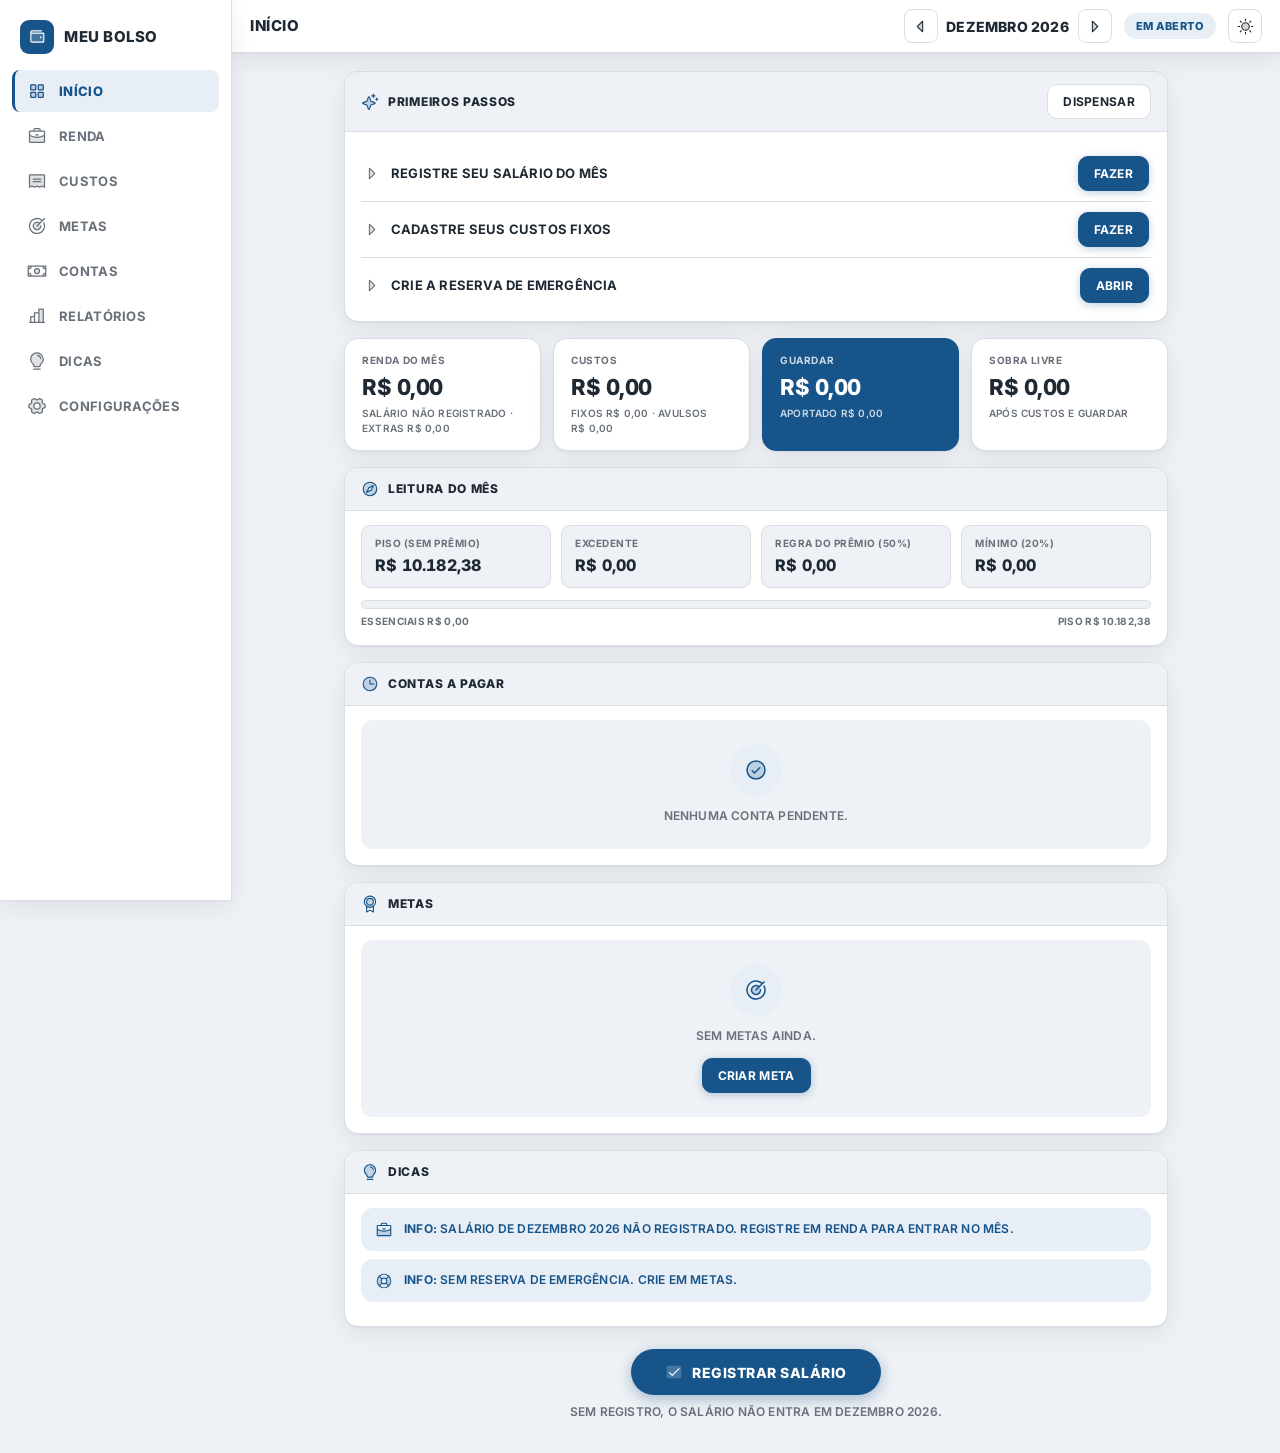
==== index.html @ 58205387 "v1.0.1: INSS 2026 calibrado com a folha real (988,07) + historico dos holerites Validado nos 6 demon" ====
<!DOCTYPE html>
<html lang="pt-BR">
<head>
<meta charset="UTF-8">
<meta name="viewport" content="width=device-width, initial-scale=1.0, viewport-fit=cover">
<title>Meu Bolso</title>
<meta name="description" content="App pessoal de finanças: salário, custos, metas e recomendações.">
<meta name="theme-color" content="#17548a">
<link rel="manifest" href="manifest.webmanifest">
<link rel="apple-touch-icon" href="icons/apple-touch-icon.png">
<meta name="apple-mobile-web-app-capable" content="yes">
<meta name="apple-mobile-web-app-status-bar-style" content="default">
<meta name="apple-mobile-web-app-title" content="Meu Bolso">
<link rel="stylesheet" href="app.css?v=9">
</head>
<body>

<div class="layout">

<aside class="sidebar" id="sidebar">
  <div class="brand"><span class="brand-logo" data-ic="wallet"></span><span>Meu Bolso</span></div>
  <nav class="nav-lateral">
    <button data-tela="inicio" data-ic="layout-dashboard" class="ativo">Início</button>
    <button data-tela="renda" data-ic="briefcase">Renda</button>
    <button data-tela="custos" data-ic="receipt">Custos</button>
    <button data-tela="metas" data-ic="target">Metas</button>
    <button data-tela="contas" data-ic="banknote">Contas</button>
    <button data-tela="relatorios" data-ic="chart-column">Relatórios</button>
    <button data-tela="dicas" data-ic="lightbulb">Dicas</button>
    <button data-tela="config" data-ic="settings">Configurações</button>
  </nav>
</aside>
<div class="overlay" id="overlay"></div>

<div class="conteudo">
  <header class="topbar">
    <button id="btn-menu" class="icon-btn btn-menu" aria-label="Abrir menu" data-ic="menu"></button>
    <span class="titulo-tela" id="titulo-tela">Início</span>
    <div class="mes-nav">
      <button id="mes-prev" class="icon-btn" aria-label="Mês anterior" data-ic="chevron-left"></button>
      <span id="mes-label"></span>
      <button id="mes-next" class="icon-btn" aria-label="Próximo mês" data-ic="chevron-right"></button>
    </div>
    <span id="mes-status" class="badge"></span>
    <button id="btn-tema" class="icon-btn" title="Modo claro/escuro" aria-label="Alternar modo claro/escuro"></button>
  </header>

  <main id="main">
    <!-- ================= INÍCIO ================= -->
    <section id="tela-inicio" class="tela">
      <div id="painel-onboarding"></div>
      <div class="cards" id="cards-resumo"></div>
      <div id="painel-recomendacao" class="panel"></div>
      <div id="painel-contas" class="panel"></div>
      <div id="painel-metas-mini" class="panel"></div>
      <div id="painel-dicas-mini" class="panel"></div>
      <div class="gravar-area" id="gravar-area"></div>
    </section>

    <!-- ================= RENDA ================= -->
    <section id="tela-renda" class="tela" hidden>
      <div class="panel">
        <h2 data-ic="briefcase">Salário do mês</h2>
        <div class="form-grid" id="form-salario">
          <label>Base salarial
            <select id="sal-base">
              <option value="10000">R$ 10.000 - até 2 anos</option>
              <option value="12000">R$ 12.000 - 2 a 4 anos</option>
              <option value="14000">R$ 14.000 - 4 a 6 anos</option>
              <option value="16000">R$ 16.000 - 6 anos ou +</option>
            </select>
          </label>
          <label>% da meta
            <input type="number" id="sal-pct" min="0" max="200" step="1">
          </label>
        </div>
        <div id="sal-resumo" class="sal-resumo"></div>
        <div class="btn-row" id="sal-acao"></div>
      </div>
      <div class="panel">
        <div class="panel-head">
          <h2 data-ic="hand-coins">Outras rendas</h2>
          <button class="btn primary" id="btn-add-renda">Adicionar</button>
        </div>
        <ul class="lista" id="lista-rendas"></ul>
      </div>
    </section>

    <!-- ================= CUSTOS ================= -->
    <section id="tela-custos" class="tela" hidden>
      <div class="panel">
        <div class="panel-head">
          <h2 data-ic="repeat">Custos fixos</h2>
          <button class="btn primary" id="btn-add-fixo">Adicionar</button>
        </div>
        <p class="soft">Entram sozinhos todo mês.</p>
        <ul class="lista" id="lista-fixos"></ul>
      </div>
      <div class="panel">
        <div class="panel-head">
          <h2 data-ic="receipt">Gastos avulsos</h2>
          <button class="btn primary" id="btn-add-gasto">Adicionar</button>
        </div>
        <ul class="lista" id="lista-gastos"></ul>
      </div>
      <div class="panel">
        <h2 data-ic="target">Orçamento por categoria</h2>
        <div id="orcamentos"></div>
      </div>
    </section>

    <!-- ================= METAS ================= -->
    <section id="tela-metas" class="tela" hidden>
      <div class="panel">
        <div class="panel-head">
          <h2 data-ic="award">Metas</h2>
          <button class="btn primary" id="btn-add-meta">Nova meta</button>
        </div>
        <div id="lista-metas"></div>
      </div>
      <div class="panel">
        <h2 data-ic="piggy-bank">Aportes do mês</h2>
        <p class="soft">Somam nas metas quando você grava o mês.</p>
        <div id="aportes-mes"></div>
      </div>
    </section>

    <!-- ================= CONTAS ================= -->
    <section id="tela-contas" class="tela" hidden>
      <div class="cards" id="contas-total"></div>
      <div class="panel">
        <div class="panel-head">
          <h2 data-ic="banknote">Onde está seu dinheiro</h2>
          <button class="btn primary" id="btn-add-conta">Adicionar</button>
        </div>
        <p class="soft">Saldo atual de cada conta, caixinha ou corretora. Atualize quando quiser.</p>
        <div class="chips contas-grid" id="lista-contas"></div>
      </div>
    </section>

    <!-- ================= RELATÓRIOS ================= -->
    <section id="tela-relatorios" class="tela" hidden>
      <div class="panel">
        <h2 data-ic="chart-column">Renda × Custos por mês</h2>
        <div id="chart-renda-custos"></div>
        <details><summary>Ver como tabela</summary><div id="tabela-renda-custos" class="table-scroll"></div></details>
      </div>
      <div class="panel">
        <h2 data-ic="receipt">Custos por categoria - <span id="chart-cat-mes"></span></h2>
        <div id="chart-categorias"></div>
      </div>
      <div class="panel">
        <h2 data-ic="piggy-bank">Evolução do guardado</h2>
        <p class="soft">Total nas metas (reserva + investimentos + demais) a cada mês gravado.</p>
        <div id="chart-patrimonio"></div>
      </div>
      <div class="panel">
        <h2 data-ic="trending-up">Taxa de poupança</h2>
        <div id="chart-poupanca"></div>
      </div>
      <div id="painel-anos"></div>
    </section>

    <!-- ================= DICAS ================= -->
    <section id="tela-dicas" class="tela" hidden>
      <div class="panel">
        <h2 data-ic="lightbulb">Dicas do mês</h2>
        <div id="lista-dicas"></div>
      </div>
      <div class="panel">
        <h2 data-ic="tv">Assinaturas</h2>
        <div id="painel-assinaturas"></div>
      </div>
    </section>

    <!-- ================= CONFIG ================= -->
    <section id="tela-config" class="tela" hidden>
      <div class="panel">
        <h2 data-ic="compass">Motor de recomendação</h2>
        <div class="form-grid">
          <label>Mínimo a guardar (% da renda)
          <input type="number" id="cfg-minimo" min="0" max="100" step="1"></label>
          <label>% do prêmio (reserva incompleta)
          <input type="number" id="cfg-premio1" min="0" max="100" step="1"></label>
          <label>% do prêmio (reserva completa)
          <input type="number" id="cfg-premio2" min="0" max="100" step="1"></label>
          <label>Reserva (meses de essenciais)
          <input type="number" id="cfg-reserva-meses" min="1" max="24" step="1"></label>
          <label>Outros descontos da folha (R$)
          <input type="number" id="cfg-desc-folha" min="0" step="0.01"></label>
        </div>
        <details class="como-funciona">
          <summary>Como o cálculo funciona</summary>
          <ol>
            <li><strong>Piso</strong> = salário líquido sem prêmio (pior cenário).</li>
            <li>Custos essenciais devem caber no piso.</li>
            <li>Guardar o maior entre: % mínima da renda e % do que passar do piso.</li>
            <li>Reserva de emergência vem antes das outras metas.</li>
          </ol>
        </details>
      </div>
      <div class="panel">
        <div class="panel-head">
          <h2 data-ic="package">Categorias</h2>
          <button class="btn primary" id="btn-add-cat">Nova categoria</button>
        </div>
        <div id="lista-categorias"></div>
      </div>
      <div class="panel">
        <h2 data-ic="download">Backup</h2>
        <p class="soft">Dados só neste aparelho. Exporte para levar a outro.</p>
        <div class="btn-row">
          <button class="btn" id="btn-export">Exportar backup</button>
          <button class="btn" id="btn-import">Importar backup</button>
          <button class="btn" id="btn-csv">Exportar planilha (CSV)</button>
          <input type="file" id="file-import" accept="application/json" hidden>
          <button class="btn danger" id="btn-reset">Zerar tudo</button>
        </div>
      </div>
    </section>
  </main>
</div>
</div>

<!-- ================= DIALOGS ================= -->
<dialog id="dlg-item">
  <form method="dialog" id="dlg-form">
    <h3 id="dlg-titulo"></h3>
    <div id="dlg-campos" class="form-grid"></div>
    <div class="btn-row">
      <button value="cancel" class="btn" formnovalidate>Cancelar</button>
      <button value="ok" class="btn primary" id="dlg-ok">Salvar</button>
    </div>
  </form>
</dialog>

<div id="chart-tooltip" class="chart-tooltip" hidden></div>
<div id="toast" class="toast" hidden></div>

<script src="icons.js?v=9"></script>
<script src="app.js?v=9"></script>
</body>
</html>
---- app.css ----
/* ============ Meu Bolso v8 — UI executiva (base: CALENDARIO.html) ============ */

@font-face {
  font-family: "Inter";
  src: url("fonts/InterVariable.woff2") format("woff2-variations");
  font-weight: 100 900;
  font-style: normal;
  font-display: swap;
}

/* ---------- tema claro (padrão) ---------- */
:root {
  --bg: #eef1f5;
  --surface: #ffffff;
  --strip: #eef1f5;
  --text: #1f2933;
  --text-soft: #69707a;
  --border: #d9dee5;
  --primary: #17548a;
  --primary-ink: #ffffff;
  --primary-soft: #e7eef6;
  --positivo: #0b8043;
  --danger: #b23b34;
  --danger-soft: #fce8e6;
  --warn-bg: #fff5e0;
  --warn-text: #8a6414;
  --info-bg: #e7eef6;
  --info-text: #17548a;
  --good-bg: #e2f2e9;
  --good-text: #0b8043;
  --radius: 14px;
  --shadow: 0 1px 2px rgba(20, 30, 50, .05), 0 8px 24px rgba(20, 30, 50, .07);
  /* ---- gráficos (paleta validada — não alterar sem revalidar) ---- */
  --s1: #2a78d6;
  --s6: #e34948;
  --chart-grid: #e1e0d9;
  --chart-axis: #c3c2b7;
  --chart-muted: #898781;
}
/* ---------- tema escuro ---------- */
:root[data-theme="escuro"] {
  --bg: #0f141a;
  --surface: #171e26;
  --strip: #1e2831;
  --text: #e6ebf1;
  --text-soft: #8b97a4;
  --border: #28323d;
  --primary: #3f86cf;
  --primary-ink: #ffffff;
  --primary-soft: #1a2836;
  --positivo: #3fae85;
  --danger: #e0837b;
  --danger-soft: #3a2320;
  --warn-bg: #3a3116;
  --warn-text: #e8c46a;
  --info-bg: #1a2836;
  --info-text: #8fc0ea;
  --good-bg: #17332a;
  --good-text: #66c9a3;
  --shadow: 0 1px 2px rgba(0, 0, 0, .35), 0 10px 28px rgba(0, 0, 0, .4);
  --s1: #3987e5;
  --s6: #e66767;
  --chart-grid: #2c2c2a;
  --chart-axis: #383835;
  --chart-muted: #898781;
}
@media (prefers-color-scheme: dark) {
  :root:not([data-theme="claro"]) {
    --bg: #0f141a;
    --surface: #171e26;
    --strip: #1e2831;
    --text: #e6ebf1;
    --text-soft: #8b97a4;
    --border: #28323d;
    --primary: #3f86cf;
    --primary-ink: #ffffff;
    --primary-soft: #1a2836;
    --positivo: #3fae85;
    --danger: #e0837b;
    --danger-soft: #3a2320;
    --warn-bg: #3a3116;
    --warn-text: #e8c46a;
    --info-bg: #1a2836;
    --info-text: #8fc0ea;
    --good-bg: #17332a;
    --good-text: #66c9a3;
    --shadow: 0 1px 2px rgba(0, 0, 0, .35), 0 10px 28px rgba(0, 0, 0, .4);
    --s1: #3987e5;
    --s6: #e66767;
    --chart-grid: #2c2c2a;
    --chart-axis: #383835;
    --chart-muted: #898781;
  }
}

* { box-sizing: border-box; margin: 0; padding: 0; }
html { -webkit-text-size-adjust: 100%; }
body {
  font-family: "Inter", -apple-system, BlinkMacSystemFont, "Segoe UI", Roboto, sans-serif;
  font-size: 14px;
  background: var(--bg);
  color: var(--text);
  line-height: 1.5;
  text-transform: uppercase;
  letter-spacing: .2px;
}
button { font-family: inherit; text-transform: uppercase; letter-spacing: .3px; }
input, select, textarea {
  font-family: inherit; font-size: 14px; color: var(--text);
  background: var(--surface); border: 1px solid var(--border);
  border-radius: 8px; padding: 10px 12px; text-transform: uppercase; letter-spacing: .2px;
}
input:focus, select:focus { outline: 2px solid var(--primary-soft); border-color: var(--primary); }

/* ---------- ícones (Lucide) ---------- */
.ic { width: 17px; height: 17px; flex: none; }
span.inline-ic { display: inline-flex; vertical-align: middle; }

/* ---------- layout com sidebar ---------- */
.layout { display: flex; min-height: 100vh; }
.sidebar {
  width: 232px; flex: none;
  background: var(--surface);
  border-right: 1px solid var(--border);
  box-shadow: var(--shadow);
  display: flex; flex-direction: column;
  position: sticky; top: 0; height: 100vh;
  padding: 16px 12px calc(14px + env(safe-area-inset-bottom));
  z-index: 40;
}
.brand {
  display: flex; align-items: center; gap: 10px;
  font-weight: 800; font-size: 15px; letter-spacing: .5px;
  padding: 4px 8px 16px;
}
.brand-logo {
  width: 34px; height: 34px; border-radius: 9px;
  background: var(--primary); color: var(--primary-ink);
  display: inline-flex; align-items: center; justify-content: center;
}
.brand-logo .ic { width: 18px; height: 18px; color: var(--primary-ink); }
.nav-lateral { display: flex; flex-direction: column; gap: 3px; flex: 1; }
.nav-lateral button {
  display: flex; align-items: center; gap: 12px;
  border: none; background: none; cursor: pointer;
  padding: 11px 12px; border-radius: 8px;
  font-size: 13px; font-weight: 700;
  color: var(--text-soft); text-align: left;
  border-left: 3px solid transparent;
}
.nav-lateral button .ic { width: 20px; height: 20px; }
.nav-lateral button:hover { background: var(--strip); color: var(--text); }
.nav-lateral button.ativo {
  background: var(--primary-soft); color: var(--primary);
  font-weight: 800; border-left-color: var(--primary);
}
.overlay {
  display: none; position: fixed; inset: 0; z-index: 35;
  background: rgba(15, 20, 30, .5);
}

.conteudo { flex: 1; min-width: 0; display: flex; flex-direction: column; }

/* ---------- topbar ---------- */
.topbar {
  position: sticky; top: 0; z-index: 30;
  background: var(--surface);
  border-bottom: 1px solid var(--border);
  box-shadow: var(--shadow);
  display: flex; align-items: center; gap: 12px;
  padding: 9px 18px;
  padding-top: calc(9px + env(safe-area-inset-top));
}
.icon-btn {
  background: var(--surface); border: 1px solid var(--border); border-radius: 8px;
  width: 34px; height: 34px; cursor: pointer; color: var(--text);
  display: inline-flex; align-items: center; justify-content: center;
}
.icon-btn:hover { border-color: var(--primary); color: var(--primary); }
.icon-btn .ic { width: 17px; height: 17px; }
.btn-menu { display: none; }
.titulo-tela { font-weight: 800; font-size: 15px; letter-spacing: .5px; }
.mes-nav { display: flex; align-items: center; gap: 4px; margin-left: auto; }
.mes-nav span { min-width: 132px; text-align: center; font-weight: 800; font-size: 14px; }
.badge {
  font-size: 11px; font-weight: 800; padding: 5px 12px; border-radius: 999px;
  background: var(--primary-soft); color: var(--primary); white-space: nowrap; letter-spacing: .5px;
}
.badge.gravado { background: var(--good-bg); color: var(--good-text); }

/* ---------- telas / painéis ---------- */
main { max-width: 860px; width: 100%; margin: 0 auto; padding: 18px; }
.tela > * + * { margin-top: 16px; }
.panel {
  background: var(--surface); border: 1px solid var(--border);
  border-radius: var(--radius); box-shadow: var(--shadow);
  padding: 16px; overflow: hidden;
}
/* faixa de título */
.panel > h2, .panel > .panel-head {
  margin: -16px -16px 14px; padding: 12px 16px;
  background: var(--strip); border-bottom: 1px solid var(--border);
}
.panel > h2, .panel-head h2 {
  font-size: 12px; font-weight: 800; letter-spacing: .7px;
  color: var(--text); display: flex; align-items: center; gap: 9px;
}
.panel > h2 .ic, .panel-head h2 .ic { color: var(--primary); width: 18px; height: 18px; }
.panel-head { display: flex; align-items: center; justify-content: space-between; gap: 10px; }
.panel-head h2 { margin: 0; padding: 0; background: none; border: none; }
.soft { color: var(--text-soft); font-size: 12px; font-weight: 600; margin-bottom: 12px; }
.opt { font-weight: 600; color: var(--text-soft); font-size: 10px; }

.cards { display: grid; grid-template-columns: repeat(auto-fit, minmax(160px, 1fr)); gap: 12px; }
.card {
  background: var(--surface); border: 1px solid var(--border); border-radius: var(--radius);
  box-shadow: var(--shadow); padding: 14px 17px;
}
.card .label { font-size: 10px; font-weight: 700; letter-spacing: .6px; color: var(--text-soft); }
.card .value {
  font-size: 22px; font-weight: 800; letter-spacing: -.02em; margin-top: 3px;
  font-variant-numeric: tabular-nums;
}
.card .sub { font-size: 10px; font-weight: 600; color: var(--text-soft); margin-top: 2px; }
.card.destaque { background: var(--primary); border-color: var(--primary); }
.card.destaque .label, .card.destaque .sub { color: rgba(255, 255, 255, .78); }
.card.destaque .value { color: var(--primary-ink); }
.card .value.neg { color: var(--danger); }

/* stat tiles */
.stats { display: grid; grid-template-columns: repeat(auto-fit, minmax(140px, 1fr)); gap: 10px; }
.stat { background: var(--bg); border: 1px solid var(--border); border-radius: 9px; padding: 10px 13px; }
.stat .k { color: var(--text-soft); font-size: 10px; font-weight: 700; letter-spacing: .5px; }
.stat .v { font-weight: 800; font-size: 16px; margin-top: 2px; font-variant-numeric: tabular-nums; }
.stat .v.ok { color: var(--positivo); }
.stat .v.ruim { color: var(--danger); }

/* ---------- listas ---------- */
.lista { list-style: none; }
.lista li {
  display: flex; align-items: center; gap: 12px;
  padding: 10px 2px; border-bottom: 1px solid var(--border);
}
.lista li:last-child { border-bottom: none; padding-bottom: 4px; }
.ico-cat {
  width: 38px; height: 38px; border-radius: 12px;
  background: var(--primary-soft); color: var(--primary);
  display: inline-flex; align-items: center; justify-content: center; flex: none;
}
.ico-cat .ic { width: 19px; height: 19px; }
.lista .info { flex: 1; min-width: 0; }
.lista .info .nome { font-weight: 800; font-size: 13px; display: flex; align-items: center; flex-wrap: wrap; gap: 4px 8px; }
.lista .info .det { font-size: 11px; font-weight: 600; color: var(--text-soft); margin-top: 1px; }
.lista .valor { font-weight: 800; font-size: 13px; white-space: nowrap; font-variant-numeric: tabular-nums; }
.lista .valor.renda { color: var(--positivo); }
.selo {
  font-size: 9px; font-weight: 800; padding: 2px 8px; border-radius: 999px;
  background: var(--strip); color: var(--text-soft); letter-spacing: .4px;
  display: inline-flex; align-items: center;
}
.selo.assin { background: var(--info-bg); color: var(--info-text); }
.selo.atraso { background: var(--danger-soft); color: var(--danger); }
.acoes { display: flex; gap: 2px; }
.acoes button {
  border: none; background: none; cursor: pointer;
  padding: 7px; border-radius: 7px; color: var(--text-soft);
  display: inline-flex;
}
.acoes button .ic { width: 15px; height: 15px; }
.acoes button:hover { background: var(--primary-soft); color: var(--primary); }
input.chk-pago { width: 18px; height: 18px; accent-color: var(--positivo); flex: none; }

/* empty state convidativo */
.vazio {
  display: flex; flex-direction: column; align-items: center; gap: 11px;
  color: var(--text-soft); font-size: 12px; font-weight: 600; text-align: center;
  padding: 24px 16px; background: var(--strip); border-radius: 12px;
}
.vazio .ic {
  width: 52px; height: 52px; padding: 14px; border-radius: 999px;
  background: var(--primary-soft); color: var(--primary); box-sizing: border-box;
}
.vazio .btn { margin-top: 2px; }

/* ---------- formulários ---------- */
.form-grid { display: grid; grid-template-columns: repeat(auto-fit, minmax(200px, 1fr)); gap: 14px; }
.form-grid label { font-size: 11px; font-weight: 700; color: var(--text-soft); display: block; letter-spacing: .4px; }
.form-grid input, .form-grid select { width: 100%; margin-top: 5px; }
.check-row { display: flex; align-items: center; gap: 9px; font-size: 12px !important; color: var(--text) !important; }
.check-row input { width: 17px; height: 17px; margin: 0; accent-color: var(--primary); }

.btn {
  border: 1px solid var(--border); background: var(--surface); color: var(--text);
  padding: 9px 15px; border-radius: 10px; font-size: 12px; font-weight: 700; cursor: pointer;
  display: inline-flex; align-items: center; gap: 7px;
  transition: border-color .12s, color .12s, filter .12s;
}
.btn:hover { border-color: var(--primary); color: var(--primary); }
.btn.primary { background: var(--primary); border-color: var(--primary); color: var(--primary-ink); box-shadow: 0 2px 8px rgba(23, 84, 138, .28); }
.btn.primary:hover { filter: brightness(1.08); color: var(--primary-ink); }
.btn.danger { background: transparent; border-color: var(--danger); color: var(--danger); }
.btn-row { display: flex; gap: 8px; flex-wrap: wrap; margin-top: 12px; }

.sal-resumo { margin-top: 14px; border-top: 1px dashed var(--border); padding-top: 12px; font-size: 13px; }
.sal-resumo .linha { display: flex; justify-content: space-between; padding: 4px 0; font-variant-numeric: tabular-nums; }
.sal-resumo .linha.total { font-weight: 800; border-top: 1px solid var(--border); margin-top: 6px; padding-top: 10px; }
.sal-resumo .neg { color: var(--danger); }

/* ---------- barras ---------- */
.barra-wrap { margin-top: 12px; }
.barra { height: 9px; border-radius: 999px; background: var(--strip); overflow: hidden; border: 1px solid var(--border); }
.barra > div { height: 100%; border-radius: 999px; background: var(--primary); }
.barra > div.estouro { background: var(--danger); }
.barra-leg { display: flex; justify-content: space-between; font-size: 10px; font-weight: 700; color: var(--text-soft); margin-top: 5px; letter-spacing: .3px; }

/* ---------- metas ---------- */
.meta-card {
  border: 1px solid var(--border); border-radius: 12px;
  padding: 14px 16px; margin-bottom: 10px; background: var(--surface);
}
.meta-card .meta-head { display: flex; align-items: center; gap: 11px; }
.meta-card .meta-head .ico-cat { width: 38px; height: 38px; }
.meta-card h3 { font-size: 13px; font-weight: 800; display: flex; align-items: center; gap: 8px; flex-wrap: wrap; }
.meta-card .meta-sub { font-size: 11px; font-weight: 600; color: var(--text-soft); margin-top: 1px; }
.meta-card.reserva { border-left: 4px solid var(--primary); }

/* ---------- dicas ---------- */
.dica {
  display: flex; gap: 11px; align-items: flex-start;
  padding: 12px 14px; border-radius: 12px;
  margin-bottom: 8px; font-size: 12px; font-weight: 600; background: var(--strip);
  line-height: 1.55;
}
.dica .d-ico { flex: none; display: inline-flex; margin-top: 1px; }
.dica .d-ico .ic { width: 18px; height: 18px; }
.dica .d-corpo { flex: 1; min-width: 0; }
.dica.critical { background: var(--danger-soft); color: var(--danger); }
.dica.warning  { background: var(--warn-bg); color: var(--warn-text); }
.dica.good     { background: var(--good-bg); color: var(--good-text); }
.dica.info     { background: var(--info-bg); color: var(--info-text); }

/* ---------- orçamentos ---------- */
.orc-item { margin-bottom: 12px; }
.orc-item:last-child { margin-bottom: 0; }
.orc-top { display: flex; justify-content: space-between; align-items: center; font-size: 12px; font-weight: 700; margin-bottom: 5px; gap: 10px; }
.orc-top .rotulo { display: inline-flex; align-items: center; gap: 8px; min-width: 0; }
.orc-top .rotulo .ic { width: 15px; height: 15px; color: var(--text-soft); }

/* ---------- gravar ---------- */
.gravar-area { text-align: center; padding: 6px 0 2px; }
.btn-gravar {
  display: inline-flex; align-items: center; gap: 9px;
  background: var(--primary); color: var(--primary-ink); border: none; cursor: pointer;
  font-size: 14px; font-weight: 800; padding: 14px 34px; border-radius: 999px;
  box-shadow: 0 4px 14px rgba(23, 84, 138, .35); letter-spacing: .5px;
}
.btn-gravar:hover { filter: brightness(1.08); }
.btn-gravar .ic { width: 18px; height: 18px; }
.btn-gravar.reabrir { background: var(--surface); color: var(--text); border: 1px solid var(--border); }
.btn-gravar.reabrir:hover { border-color: var(--primary); color: var(--primary); filter: none; }

/* ---------- categorias (chips) ---------- */
.cat-grupo { margin-bottom: 16px; }
.cat-grupo:last-child { margin-bottom: 0; }
.cat-grupo h3 {
  font-size: 11px; font-weight: 800; letter-spacing: .6px; color: var(--text-soft);
  display: flex; align-items: center; gap: 8px; margin-bottom: 9px;
}
.cat-grupo h3 .ic { width: 15px; height: 15px; color: var(--primary); }
.cat-grupo h3 .contagem {
  background: var(--strip); border-radius: 999px; padding: 1px 8px; font-size: 10px;
}
.chips { display: grid; grid-template-columns: repeat(auto-fill, minmax(180px, 1fr)); gap: 8px; }
.chip {
  display: flex; align-items: center; gap: 9px; min-width: 0; min-height: 44px;
  border: 1.5px solid var(--border); border-radius: 12px;
  padding: 9px 13px; background: var(--surface); cursor: pointer;
  font-size: 12px; font-weight: 700; color: var(--text); text-align: left;
  transition: border-color .12s, background .12s;
}
.chip .ic { width: 18px; height: 18px; color: var(--primary); }
.chip .chip-nome { flex: 1; min-width: 0; overflow: hidden; text-overflow: ellipsis; white-space: nowrap; }
.chip:hover { border-color: var(--primary); color: var(--primary); background: var(--primary-soft); }
.chip .selo { flex: none; }

/* ---------- contas ---------- */
.contas-grid .chip.conta-card { min-height: 58px; }
.conta-card .conta-info { flex: 1; min-width: 0; display: flex; flex-direction: column; align-items: flex-start; gap: 1px; }
.conta-card .conta-info .chip-nome { width: 100%; }
.conta-card .conta-saldo { font-size: 15px; font-weight: 800; color: var(--positivo); font-variant-numeric: tabular-nums; }

/* ---------- onboarding ---------- */
.onboarding .passo {
  display: flex; align-items: center; gap: 11px;
  padding: 10px 2px; border-bottom: 1px solid var(--border);
  font-size: 13px; font-weight: 700;
}
.onboarding .passo:last-child { border-bottom: none; padding-bottom: 2px; }
.onboarding .passo .p-ico { display: inline-flex; color: var(--text-soft); }
.onboarding .passo.feito .p-ico { color: var(--positivo); }
.onboarding .passo.feito .p-txt { text-decoration: line-through; opacity: .55; }
.onboarding .passo .p-txt { flex: 1; min-width: 0; }

/* ---------- dialogs ---------- */
dialog {
  border: 1px solid var(--border); border-radius: 16px; padding: 0;
  background: var(--surface); color: var(--text);
  width: min(480px, calc(100vw - 32px));
  box-shadow: 0 12px 44px rgba(0, 0, 0, .3);
  text-transform: uppercase;
}
dialog::backdrop { background: rgba(15, 20, 30, .5); }
dialog form { padding: 18px; }
dialog h3 {
  margin: -18px -18px 16px; padding: 12px 16px;
  background: var(--strip); border-bottom: 1px solid var(--border);
  font-size: 12px; font-weight: 800; letter-spacing: .7px;
}
dialog .btn-row { justify-content: flex-end; margin-top: 18px; }
dialog .btn-row .btn.danger { margin-right: auto; }
.icone-grid { display: flex; flex-wrap: wrap; gap: 6px; margin-top: 7px; }
.icone-grid button {
  width: 36px; height: 36px; border-radius: 9px;
  border: 1px solid var(--border); background: var(--surface); cursor: pointer;
  display: inline-flex; align-items: center; justify-content: center; color: var(--text);
}
.icone-grid button .ic { width: 17px; height: 17px; }
.icone-grid button.sel { border-color: var(--primary); background: var(--primary-soft); color: var(--primary); }

/* ---------- charts ---------- */
.chart-box { width: 100%; overflow-x: auto; }
.chart-box svg { display: block; }
.chart-legend { display: flex; align-items: center; gap: 16px; font-size: 11px; font-weight: 700; color: var(--text-soft); margin: 10px 2px 0; letter-spacing: .4px; }
.chart-legend span { display: inline-flex; align-items: center; }
.chart-legend span::before {
  content: ""; display: inline-block; width: 10px; height: 10px; border-radius: 3px; margin-right: 7px;
}
.chart-legend .lg-renda::before { background: var(--s1); }
.chart-legend .lg-custos::before { background: var(--s6); }
.chart-tooltip {
  position: fixed; z-index: 50; pointer-events: none;
  background: var(--text); color: var(--bg);
  font-size: 11px; font-weight: 700; padding: 7px 11px; border-radius: 8px;
  max-width: 240px; white-space: pre-line; text-transform: uppercase;
}
.catbar-row { display: flex; align-items: center; gap: 10px; margin-bottom: 8px; font-size: 12px; font-weight: 700; }
.catbar-row .cb-label { width: 40%; min-width: 140px; display: inline-flex; gap: 8px; align-items: center; overflow: hidden; white-space: nowrap; text-overflow: ellipsis; }
.catbar-row .cb-label .ic { width: 15px; height: 15px; color: var(--text-soft); }
.catbar-row .cb-bar { flex: 1; height: 15px; position: relative; }
.catbar-row .cb-bar > div { height: 100%; border-radius: 0 4px 4px 0; background: var(--s1); min-width: 2px; }
.catbar-row .cb-val { width: 96px; text-align: right; font-weight: 800; font-variant-numeric: tabular-nums; }

table { width: 100%; border-collapse: collapse; font-size: 12px; }
.table-scroll { overflow-x: auto; margin-top: 10px; }
th, td { padding: 7px 10px; text-align: right; border-bottom: 1px solid var(--border); white-space: nowrap; font-variant-numeric: tabular-nums; }
th:first-child, td:first-child { text-align: left; }
thead th { background: var(--strip); font-size: 10px; font-weight: 800; letter-spacing: .6px; color: var(--text-soft); }
tfoot td { font-weight: 800; border-top: 2px solid var(--border); border-bottom: none; background: var(--strip); }

details.como-funciona { margin-top: 14px; font-size: 12px; font-weight: 600; color: var(--text-soft); }
details.como-funciona ol { padding-left: 18px; margin-top: 8px; }
details.como-funciona li { margin-bottom: 3px; }
details summary { cursor: pointer; font-weight: 800; color: var(--primary); font-size: 12px; letter-spacing: .4px; }

/* ---------- toast ---------- */
.toast {
  position: fixed; left: 50%; transform: translateX(-50%);
  bottom: calc(22px + env(safe-area-inset-bottom)); z-index: 60;
  background: var(--text); color: var(--bg);
  padding: 10px 20px; border-radius: 999px; font-size: 12px; font-weight: 800;
  box-shadow: var(--shadow); letter-spacing: .4px;
}

/* ---------- responsivo: drawer no mobile ---------- */
@media (max-width: 899px) {
  .sidebar {
    position: fixed; left: 0; top: 0; bottom: 0; height: 100dvh;
    transform: translateX(-100%);
    transition: transform .22s ease;
    box-shadow: 0 0 40px rgba(0, 0, 0, .3);
  }
  .sidebar.aberta { transform: translateX(0); }
  .overlay.visivel { display: block; }
  .btn-menu { display: inline-flex; }
  main { padding: 14px; }
  .tela > * + * { margin-top: 14px; }
  .mes-nav span { min-width: 102px; font-size: 13px; }
  .titulo-tela { display: none; }
  .cards { grid-template-columns: repeat(auto-fit, minmax(140px, 1fr)); gap: 10px; }
  .card .value { font-size: 20px; }
}
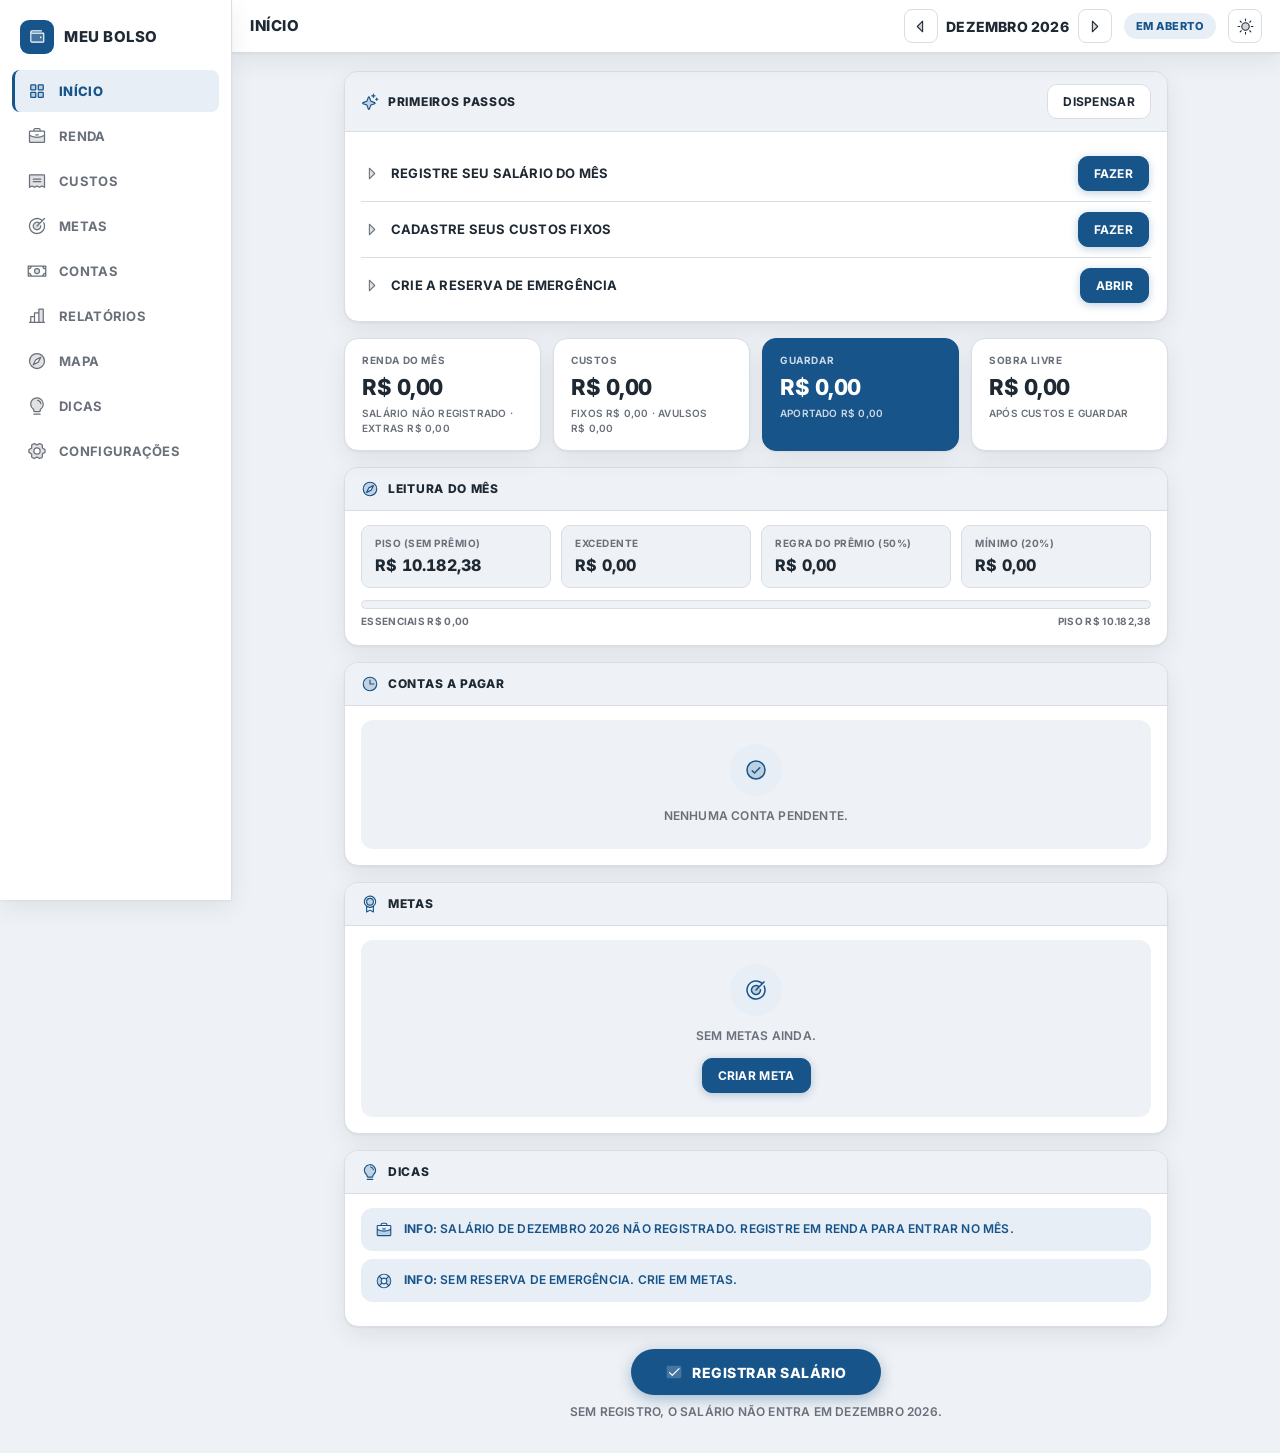
==== commit b4d01bec: "v1.1.0: Importar Holerite (PDF vira dados) + tela Mapa (consultor) Importar Holerite (tela Renda): p" ====
--- a/index.html
+++ b/index.html
@@ -11,7 +11,7 @@
 <meta name="apple-mobile-web-app-capable" content="yes">
 <meta name="apple-mobile-web-app-status-bar-style" content="default">
 <meta name="apple-mobile-web-app-title" content="Meu Bolso">
-<link rel="stylesheet" href="app.css?v=9">
+<link rel="stylesheet" href="app.css?v=10">
 </head>
 <body>
 
@@ -26,6 +26,7 @@
     <button data-tela="metas" data-ic="target">Metas</button>
     <button data-tela="contas" data-ic="banknote">Contas</button>
     <button data-tela="relatorios" data-ic="chart-column">Relatórios</button>
+    <button data-tela="mapa" data-ic="compass">Mapa</button>
     <button data-tela="dicas" data-ic="lightbulb">Dicas</button>
     <button data-tela="config" data-ic="settings">Configurações</button>
   </nav>
@@ -84,6 +85,17 @@
         </div>
         <ul class="lista" id="lista-rendas"></ul>
       </div>
+      <div class="panel">
+        <div class="panel-head">
+          <h2 data-ic="download">Holerites</h2>
+          <button class="btn primary" id="btn-import-holerite">Importar PDF</button>
+        </div>
+        <p class="soft">O app lê o PDF no aparelho e guarda só os dados. O arquivo não fica salvo.</p>
+        <input type="file" id="file-holerite" accept="application/pdf" multiple hidden>
+        <div class="form-grid" style="margin-bottom:12px"><label>Buscar
+          <input type="search" id="busca-holerite" placeholder="ano, tipo ou valor"></label></div>
+        <div id="lista-holerites"></div>
+      </div>
     </section>
 
     <!-- ================= CUSTOS ================= -->
@@ -159,6 +171,34 @@
         <div id="chart-poupanca"></div>
       </div>
       <div id="painel-anos"></div>
+    </section>
+
+    <!-- ================= MAPA ================= -->
+    <section id="tela-mapa" class="tela" hidden>
+      <div id="mapa-vazio"></div>
+      <div class="panel" id="painel-mapa-ritmo">
+        <div class="panel-head">
+          <h2 data-ic="trending-up">Seu ritmo</h2>
+          <div class="btn-row" id="mapa-filtros" style="margin:0"></div>
+        </div>
+        <div id="mapa-ritmo"></div>
+      </div>
+      <div class="panel" id="painel-mapa-projecao">
+        <h2 data-ic="piggy-bank">Onde você chega</h2>
+        <div id="mapa-projecao"></div>
+      </div>
+      <div class="panel" id="painel-mapa-metas">
+        <h2 data-ic="target">Metas no ritmo atual</h2>
+        <div id="mapa-metas"></div>
+      </div>
+      <div class="panel" id="painel-mapa-cenarios">
+        <h2 data-ic="lightbulb">Cenários e cortes</h2>
+        <div id="mapa-cenarios"></div>
+      </div>
+      <div class="panel" id="painel-mapa-anos">
+        <h2 data-ic="calendar">Ano a ano (líquido real)</h2>
+        <div id="mapa-anos"></div>
+      </div>
     </section>
 
     <!-- ================= DICAS ================= -->
@@ -237,7 +277,8 @@
 <div id="chart-tooltip" class="chart-tooltip" hidden></div>
 <div id="toast" class="toast" hidden></div>
 
-<script src="icons.js?v=9"></script>
-<script src="app.js?v=9"></script>
+<script src="icons.js?v=10"></script>
+<script src="holerite.js?v=10"></script>
+<script src="app.js?v=10"></script>
 </body>
 </html>
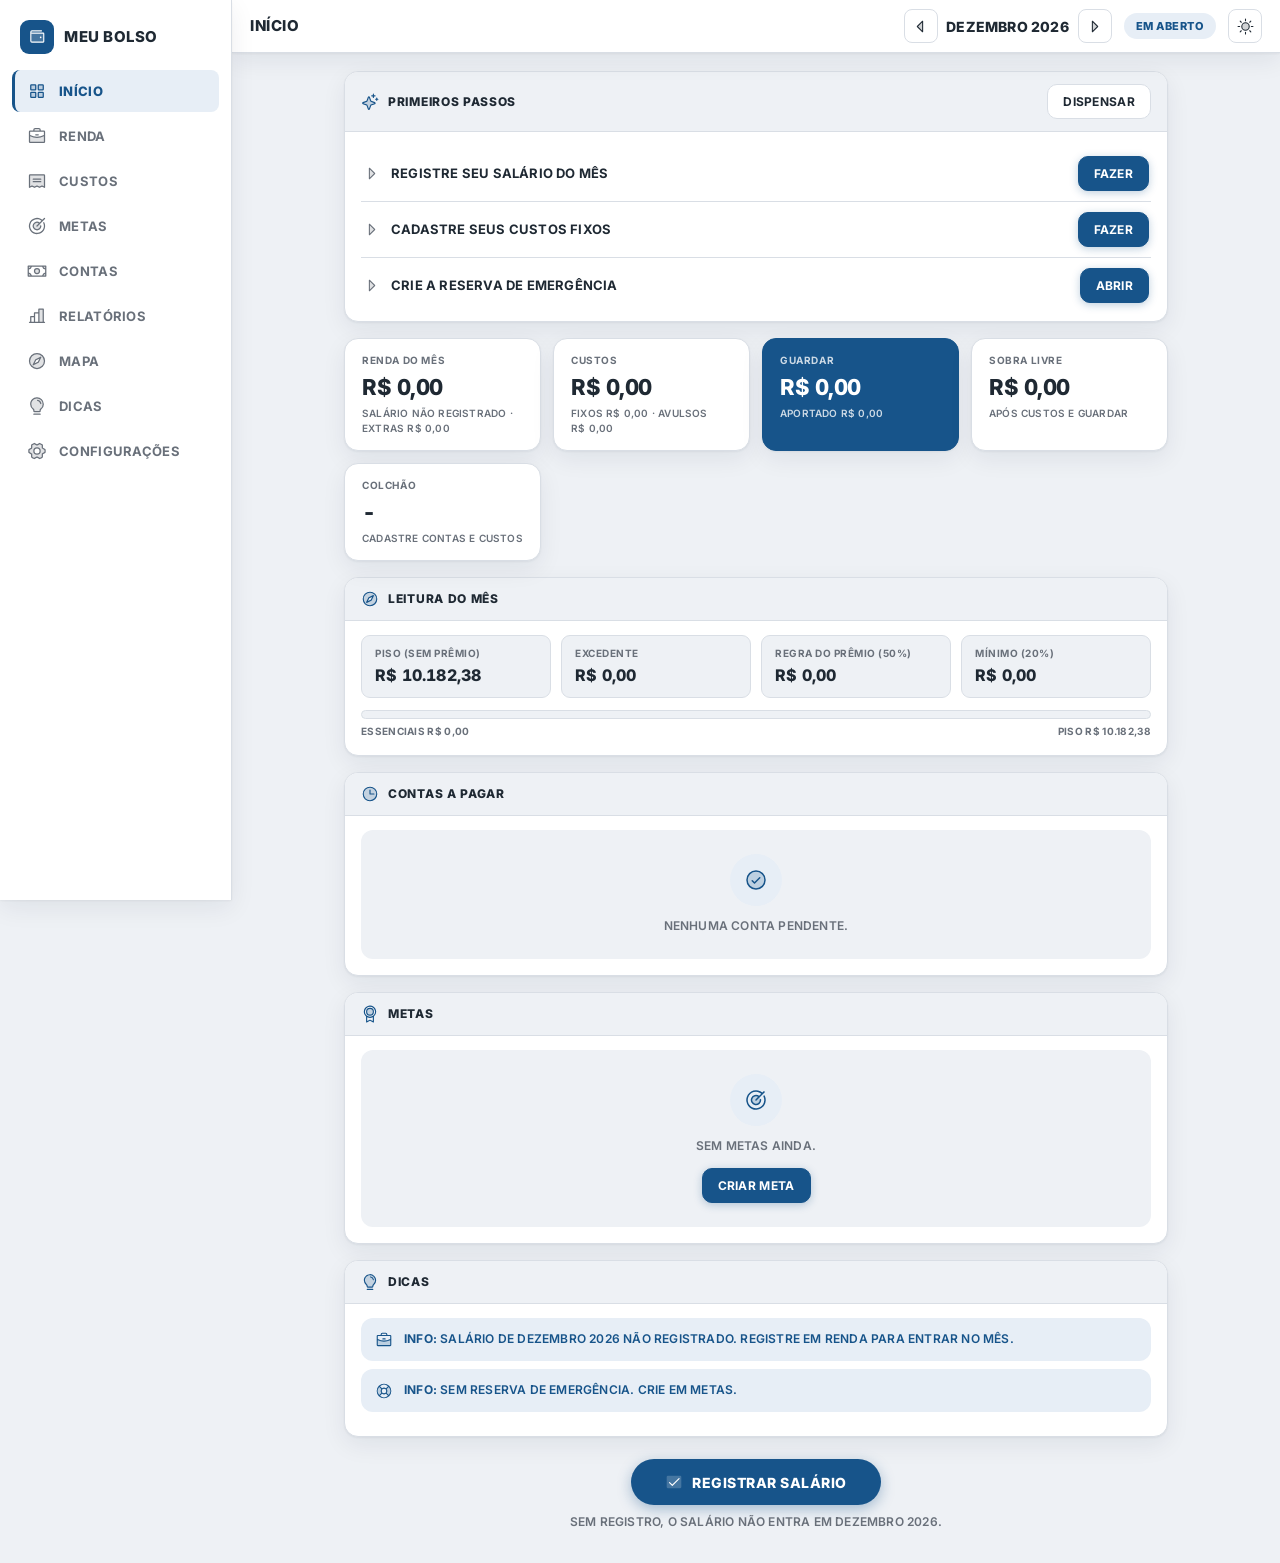
==== commit 4a5fad42: "v1.2.0: 8 evolucoes - Backup Guardiao, Importar Extrato (CSV/OFX), 13o e ferias no Mapa, Colchao, av" ====
--- a/index.html
+++ b/index.html
@@ -11,7 +11,7 @@
 <meta name="apple-mobile-web-app-capable" content="yes">
 <meta name="apple-mobile-web-app-status-bar-style" content="default">
 <meta name="apple-mobile-web-app-title" content="Meu Bolso">
-<link rel="stylesheet" href="app.css?v=10">
+<link rel="stylesheet" href="app.css?v=12">
 </head>
 <body>
 
@@ -111,8 +111,13 @@
       <div class="panel">
         <div class="panel-head">
           <h2 data-ic="receipt">Gastos avulsos</h2>
-          <button class="btn primary" id="btn-add-gasto">Adicionar</button>
-        </div>
+          <div class="btn-row" style="margin:0">
+            <button class="btn" id="btn-import-extrato">Importar extrato</button>
+            <button class="btn primary" id="btn-add-gasto">Adicionar</button>
+          </div>
+        </div>
+        <p class="soft">O extrato do banco (CSV ou OFX) vira gastos, com prévia. O arquivo não fica salvo.</p>
+        <input type="file" id="file-extrato" accept=".ofx,.csv,.txt" hidden>
         <ul class="lista" id="lista-gastos"></ul>
       </div>
       <div class="panel">
@@ -171,6 +176,7 @@
         <div id="chart-poupanca"></div>
       </div>
       <div id="painel-anos"></div>
+      <div class="btn-row"><button class="btn" id="btn-csv-detalhado">Exportar planilha detalhada</button></div>
     </section>
 
     <!-- ================= MAPA ================= -->
@@ -186,6 +192,10 @@
       <div class="panel" id="painel-mapa-projecao">
         <h2 data-ic="piggy-bank">Onde você chega</h2>
         <div id="mapa-projecao"></div>
+      </div>
+      <div class="panel" id="painel-mapa-13">
+        <h2 data-ic="calendar-check">13º e férias</h2>
+        <div id="mapa-13"></div>
       </div>
       <div class="panel" id="painel-mapa-metas">
         <h2 data-ic="target">Metas no ritmo atual</h2>
@@ -253,9 +263,16 @@
           <button class="btn" id="btn-export">Exportar backup</button>
           <button class="btn" id="btn-import">Importar backup</button>
           <button class="btn" id="btn-csv">Exportar planilha (CSV)</button>
+          <button class="btn" id="btn-guardiao">Pasta do guardião</button>
           <input type="file" id="file-import" accept="application/json" hidden>
           <button class="btn danger" id="btn-reset">Zerar tudo</button>
         </div>
+        <p class="soft" id="guardiao-status" style="margin-top:10px"></p>
+      </div>
+      <div class="panel">
+        <h2 data-ic="bell">Avisos</h2>
+        <p class="soft">Avisa das contas com lembrete perto do vencimento, ao abrir o app.</p>
+        <div class="btn-row"><button class="btn" id="btn-avisos">Ativar avisos</button></div>
       </div>
     </section>
   </main>
@@ -277,8 +294,9 @@
 <div id="chart-tooltip" class="chart-tooltip" hidden></div>
 <div id="toast" class="toast" hidden></div>
 
-<script src="icons.js?v=10"></script>
-<script src="holerite.js?v=10"></script>
-<script src="app.js?v=10"></script>
+<script src="icons.js?v=12"></script>
+<script src="holerite.js?v=12"></script>
+<script src="extrato.js?v=12"></script>
+<script src="app.js?v=12"></script>
 </body>
 </html>
--- a/app.css
+++ b/app.css
@@ -1,4 +1,4 @@
-/* ============ Meu Bolso v8 — UI executiva (base: CALENDARIO.html) ============ */
+/* ============ Meu Bolso - UI executiva ============ */
 
 @font-face {
   font-family: "Inter";
@@ -30,7 +30,7 @@
   --good-text: #0b8043;
   --radius: 14px;
   --shadow: 0 1px 2px rgba(20, 30, 50, .05), 0 8px 24px rgba(20, 30, 50, .07);
-  /* ---- gráficos (paleta validada — não alterar sem revalidar) ---- */
+  /* ---- gráficos (paleta validada - não alterar sem revalidar) ---- */
   --s1: #2a78d6;
   --s6: #e34948;
   --chart-grid: #e1e0d9;
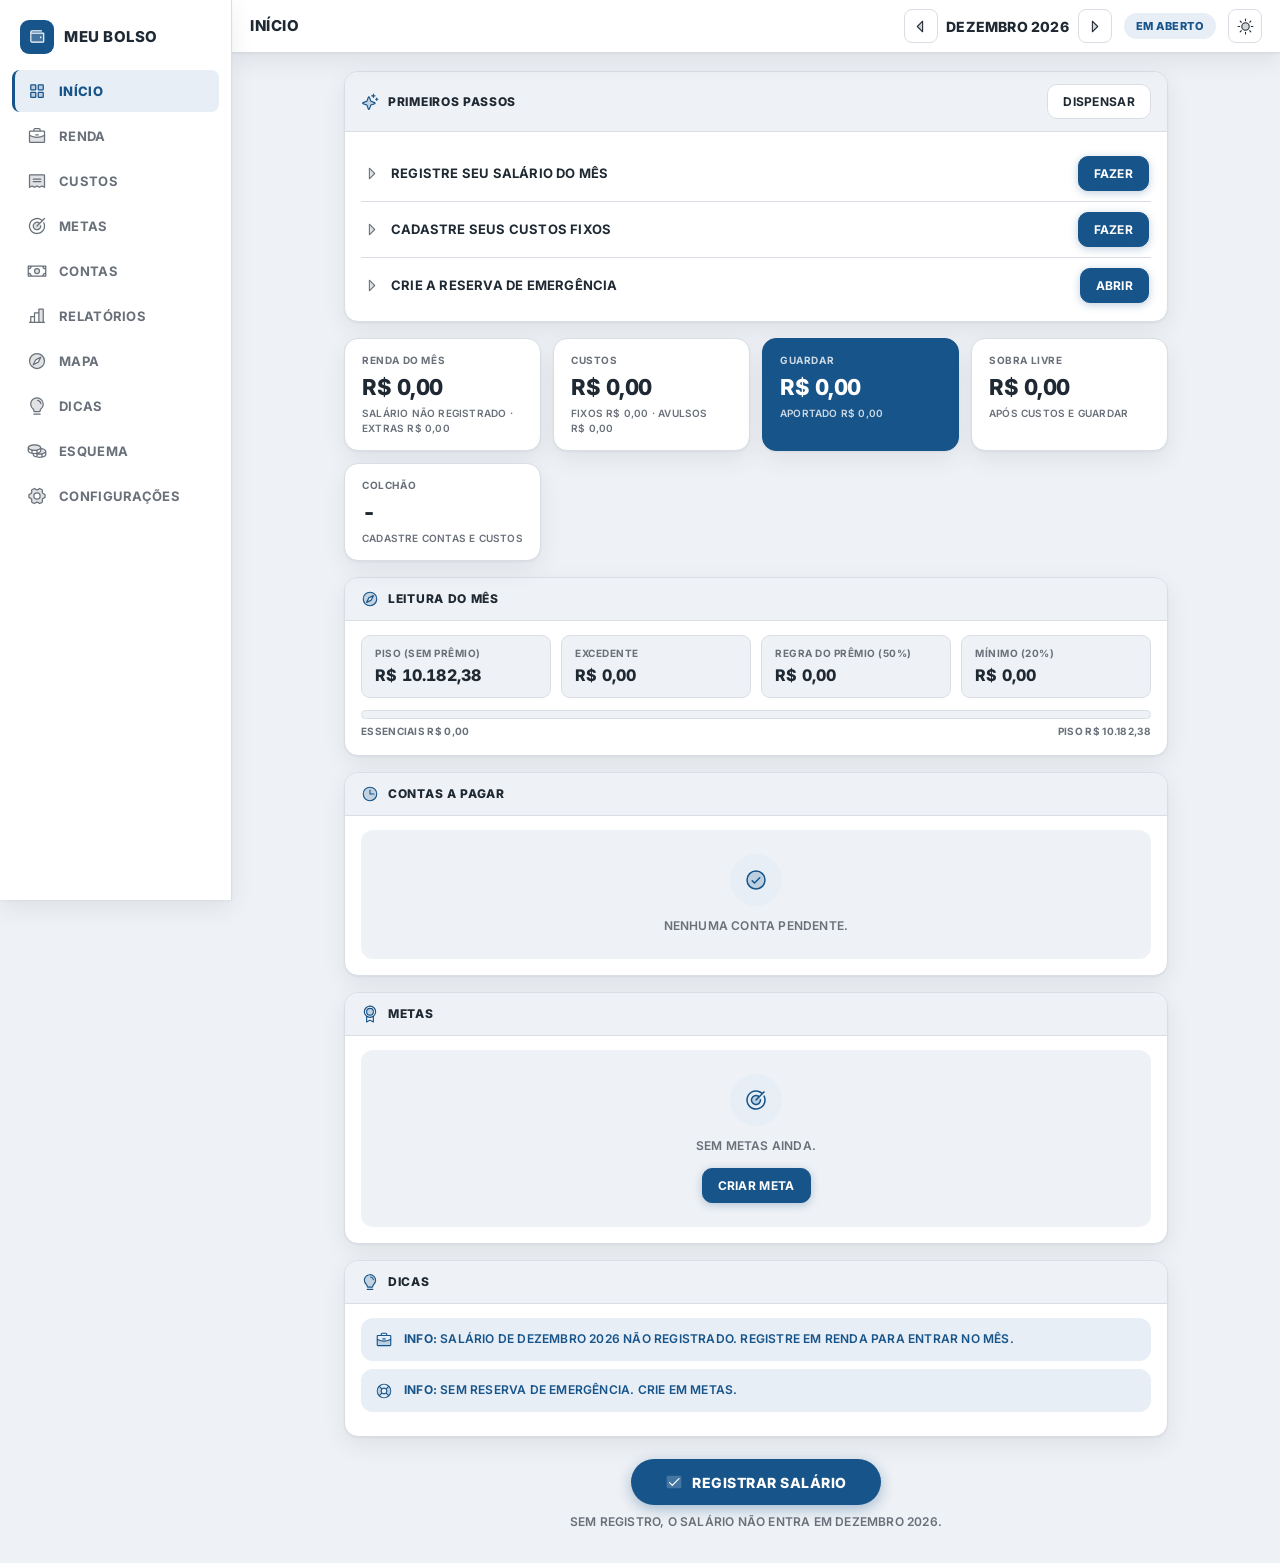
==== commit 18c8f336: "v1.3.0: tela Esquema (regua salarial explicada dentro do app, gerada do motor) + plano de continuida" ====
--- a/index.html
+++ b/index.html
@@ -11,7 +11,7 @@
 <meta name="apple-mobile-web-app-capable" content="yes">
 <meta name="apple-mobile-web-app-status-bar-style" content="default">
 <meta name="apple-mobile-web-app-title" content="Meu Bolso">
-<link rel="stylesheet" href="app.css?v=12">
+<link rel="stylesheet" href="app.css?v=13">
 </head>
 <body>
 
@@ -28,6 +28,7 @@
     <button data-tela="relatorios" data-ic="chart-column">Relatórios</button>
     <button data-tela="mapa" data-ic="compass">Mapa</button>
     <button data-tela="dicas" data-ic="lightbulb">Dicas</button>
+    <button data-tela="esquema" data-ic="coins">Esquema</button>
     <button data-tela="config" data-ic="settings">Configurações</button>
   </nav>
 </aside>
@@ -223,6 +224,26 @@
       </div>
     </section>
 
+    <!-- ================= ESQUEMA ================= -->
+    <section id="tela-esquema" class="tela" hidden>
+      <div class="panel">
+        <h2 data-ic="briefcase">Faixas por tempo de função</h2>
+        <div id="esquema-faixas"></div>
+      </div>
+      <div class="panel">
+        <h2 data-ic="award">Prêmio por meta</h2>
+        <div id="esquema-premios"></div>
+      </div>
+      <div class="panel">
+        <h2 data-ic="coins">Líquido estimado por faixa</h2>
+        <div id="esquema-liquido"></div>
+      </div>
+      <div class="panel">
+        <h2 data-ic="lightbulb">Regras do esquema</h2>
+        <div id="esquema-regras"></div>
+      </div>
+    </section>
+
     <!-- ================= CONFIG ================= -->
     <section id="tela-config" class="tela" hidden>
       <div class="panel">
@@ -294,9 +315,9 @@
 <div id="chart-tooltip" class="chart-tooltip" hidden></div>
 <div id="toast" class="toast" hidden></div>
 
-<script src="icons.js?v=12"></script>
-<script src="holerite.js?v=12"></script>
-<script src="extrato.js?v=12"></script>
-<script src="app.js?v=12"></script>
+<script src="icons.js?v=13"></script>
+<script src="holerite.js?v=13"></script>
+<script src="extrato.js?v=13"></script>
+<script src="app.js?v=13"></script>
 </body>
 </html>
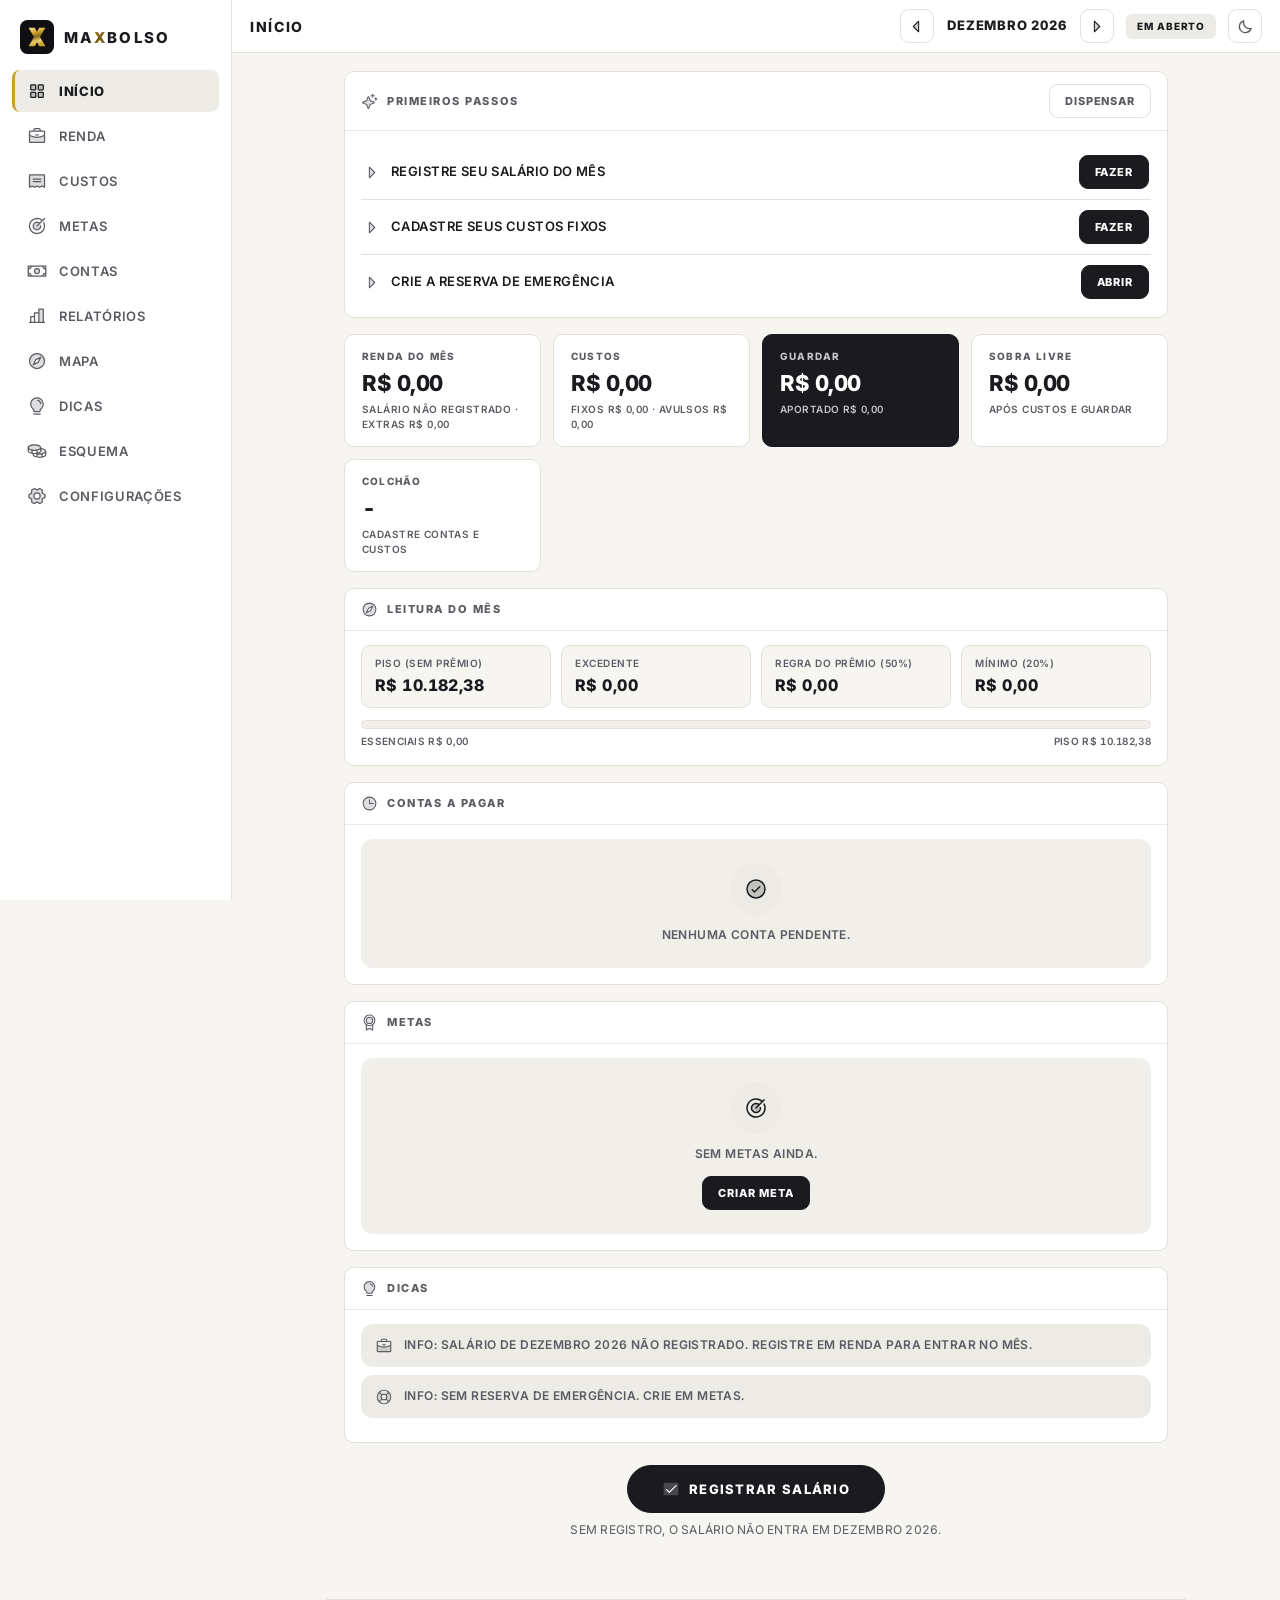
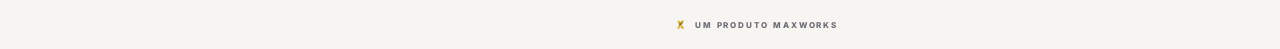
==== commit ffeb288a: "MAXBOLSO: nome novo com o X em foil de ouro, icone de app no estilo iPhone (preto com X dourado) em " ====
--- a/index.html
+++ b/index.html
@@ -3,22 +3,25 @@
 <head>
 <meta charset="UTF-8">
 <meta name="viewport" content="width=device-width, initial-scale=1.0, viewport-fit=cover">
-<title>Meu Bolso</title>
+<title>MAXBOLSO</title>
 <meta name="description" content="App pessoal de finanças: salário, custos, metas e recomendações.">
-<meta name="theme-color" content="#17548a">
+<meta name="theme-color" content="#101014">
 <link rel="manifest" href="manifest.webmanifest">
+<link rel="icon" href="icons/favicon.svg?v=14" type="image/svg+xml">
 <link rel="apple-touch-icon" href="icons/apple-touch-icon.png">
 <meta name="apple-mobile-web-app-capable" content="yes">
 <meta name="apple-mobile-web-app-status-bar-style" content="default">
-<meta name="apple-mobile-web-app-title" content="Meu Bolso">
-<link rel="stylesheet" href="app.css?v=13">
+<meta name="apple-mobile-web-app-title" content="MAXBOLSO">
+<link rel="stylesheet" href="kit/maxworks-ui.css?v=14">
+<link rel="stylesheet" href="app.css?v=14">
+<script src="kit/maxworks-ui.js?v=14"></script>
 </head>
 <body>
 
 <div class="layout">
 
 <aside class="sidebar" id="sidebar">
-  <div class="brand"><span class="brand-logo" data-ic="wallet"></span><span>Meu Bolso</span></div>
+  <div class="brand"><span class="brand-logo" id="brand-mark" aria-hidden="true"></span><span class="brand-nome">MA<i class="mx-x-ouro">X</i>BOLSO</span></div>
   <nav class="nav-lateral">
     <button data-tela="inicio" data-ic="layout-dashboard" class="ativo">Início</button>
     <button data-tela="renda" data-ic="briefcase">Renda</button>
@@ -44,7 +47,7 @@
       <button id="mes-next" class="icon-btn" aria-label="Próximo mês" data-ic="chevron-right"></button>
     </div>
     <span id="mes-status" class="badge"></span>
-    <button id="btn-tema" class="icon-btn" title="Modo claro/escuro" aria-label="Alternar modo claro/escuro"></button>
+    <button id="btn-tema" class="icon-btn mx-tema" title="Modo claro ou escuro" aria-label="Alternar modo claro e escuro"></button>
   </header>
 
   <main id="main">
@@ -297,6 +300,8 @@
       </div>
     </section>
   </main>
+
+  <footer id="rodape-marca"></footer>
 </div>
 </div>
 
@@ -315,9 +320,9 @@
 <div id="chart-tooltip" class="chart-tooltip" hidden></div>
 <div id="toast" class="toast" hidden></div>
 
-<script src="icons.js?v=13"></script>
-<script src="holerite.js?v=13"></script>
-<script src="extrato.js?v=13"></script>
-<script src="app.js?v=13"></script>
+<script src="icons.js?v=14"></script>
+<script src="holerite.js?v=14"></script>
+<script src="extrato.js?v=14"></script>
+<script src="app.js?v=14"></script>
 </body>
 </html>
--- a/kit/maxworks-ui.css
+++ b/kit/maxworks-ui.css
@@ -0,0 +1,329 @@
+/* ============================================================================
+   MAXWORKS-UI - a folha única da marca (o kit visual que todo app da casa veste).
+   Identidade: marca/IDENTIDADE-MARCA.md · roupagem provada: maxia/MAXIA.html.
+   Regras que esta folha carrega:
+   - cores MAXWORKS claro/escuro espelhadas (troca pelo atributo data-theme);
+   - Inter 400/600/800 embutida em data-URI (nenhum pedido à internet);
+   - caixa alta em toda a interface (.mx-livre libera o texto do dono);
+   - números tabulares (coluna de número nunca dança);
+   - ouro RARO: só acento, destaque e selo;
+   - o X de todo nome MAX em foil de ouro (.mx-x-ouro).
+   O bloco da Inter é gerado por embutir-fontes.js - não se edita à mão.
+   ========================================================================== */
+
+/* == INTER EMBUTIDA - INICIO DO BLOCO GERADO (embutir-fontes.js) == */
+@font-face{font-family:'Inter';font-style:normal;font-weight:100 500;font-display:swap;src:url([data-uri]) format('woff2')}
+@font-face{font-family:'Inter';font-style:normal;font-weight:501 700;font-display:swap;src:url([data-uri]) format('woff2')}
+@font-face{font-family:'Inter';font-style:normal;font-weight:701 900;font-display:swap;src:url([data-uri]) format('woff2')}
+/* == INTER EMBUTIDA - FIM DO BLOCO GERADO == */
+
+/* ---------------------------------------------------------------- as cores */
+:root {
+  --bg: #F6F5F2;
+  --card: #FFFFFF;
+  --ink: #1B1B1F;
+  --ink2: #5C5B63;
+  --ink3: #6E6D75;
+  --line: #E3E0D8;
+  --line2: #EDEBE5;
+  --lateral: #F1EFE9;
+  --acc: #1B1B1F;
+  --acc-ink: #FFFFFF;
+  --ouro: #c9a227;
+  --ouro-texto: #7a5d10;
+  --ouro-fundo: rgba(201, 162, 39, .13);
+  --ok: #1E7A43;
+  --okbg: #E7F1EA;
+  --warn: #8A5A00;
+  --warnbg: #F6EFDC;
+  --ruim: #B23B34;
+  --ruimbg: #F7E9E8;
+  --r: 10px;
+  color-scheme: light;
+}
+
+[data-theme="dark"] {
+  --bg: #141417;
+  --card: #1D1D22;
+  --ink: #ECECEF;
+  --ink2: #A6A5AE;
+  --ink3: #8B8A93;
+  --line: #2A2A31;
+  --line2: #232329;
+  --lateral: #18181C;
+  --acc: #ECECEF;
+  --acc-ink: #141417;
+  --ouro: #c9a227;
+  --ouro-texto: #e8cc72;
+  --ouro-fundo: rgba(201, 162, 39, .16);
+  --ok: #3FAE72;
+  --okbg: #16281E;
+  --warn: #D9A44A;
+  --warnbg: #2A2115;
+  --ruim: #E0837B;
+  --ruimbg: #2A1917;
+  color-scheme: dark;
+}
+
+/* ------------------------------------------------------------ reset mínimo */
+*, *::before, *::after { box-sizing: border-box; -webkit-tap-highlight-color: transparent; }
+html, body { margin: 0; padding: 0; }
+img, svg, video { max-width: 100%; }
+h1, h2, h3, h4, p, ul, ol, figure { margin: 0; }
+
+/* ------------------------------------------------- a base (a pele do texto) */
+body {
+  min-height: 100vh;
+  background: var(--bg);
+  color: var(--ink);
+  font-family: 'Inter', system-ui, 'Segoe UI', Roboto, Arial, sans-serif;
+  font-size: 14px;
+  line-height: 1.5;
+  letter-spacing: .05em;
+  text-transform: uppercase;
+  font-variant-numeric: tabular-nums;
+  -webkit-font-smoothing: antialiased;
+}
+
+/* Controle de formulário não herda caixa alta nem fonte: forçamos os dois. */
+input, textarea, select, button {
+  font-family: inherit;
+  font-size: inherit;
+  color: inherit;
+  text-transform: uppercase;
+  font-variant-numeric: tabular-nums;
+  letter-spacing: inherit;
+}
+::placeholder { text-transform: uppercase; color: var(--ink2); opacity: .7; }
+
+/* O texto do dono e a prosa longa ficam na caixa original. */
+.mx-livre,
+textarea.mx-livre, input.mx-livre,
+pre, code, kbd, samp {
+  text-transform: none;
+  letter-spacing: .01em;
+}
+.mx-livre ::placeholder { text-transform: none; }
+
+:focus-visible { outline: 2px solid var(--acc); outline-offset: 2px; }
+[hidden] { display: none !important; }
+a { color: inherit; }
+
+/* ------------------------------------------------- o X de ouro do nome MAX */
+/* Foil oficial: os 5 stops da marca, recortados no glifo (vetor, nunca imagem).
+   O fio de sombra usa o contorno oficial (#6d5410) e vale menos de um pixel:
+   em letra miúda ele dá borda ao X (que senão lava no fundo claro) e some
+   sozinho em letra grande, onde o foil já se sustenta. Cor nenhuma muda. */
+.mx-x-ouro {
+  font-style: normal;
+  background: linear-gradient(168deg, #f7e49a 0%, #d9b13c 28%, #8a6a14 55%, #e8cc72 80%, #c9a227 100%);
+  -webkit-background-clip: text;
+  background-clip: text;
+  color: transparent;
+  text-shadow: 0 0 .6px rgba(109, 84, 16, .75);
+}
+
+/* ------------------------------------------------------ o botão de tema */
+/* Um símbolo só, no canto superior direito: lua no claro, sol no escuro. */
+.mx-tema {
+  position: fixed;
+  top: 16px;
+  right: 20px;
+  z-index: 60;
+  width: 34px;
+  height: 34px;
+  padding: 0;
+  border: 1px solid var(--line);
+  border-radius: 9px;
+  background: var(--card);
+  color: var(--ink2);
+  display: flex;
+  align-items: center;
+  justify-content: center;
+  cursor: pointer;
+}
+.mx-tema:hover { color: var(--ink); border-color: var(--ink3); }
+.mx-tema svg { width: 17px; height: 17px; display: block; }
+.mx-tema .mx-sol { display: none; }
+[data-theme="dark"] .mx-tema .mx-sol { display: block; }
+[data-theme="dark"] .mx-tema .mx-lua { display: none; }
+
+/* -------------------------------------------------- o selo do rodapé */
+.mx-assinatura {
+  display: flex;
+  align-items: center;
+  justify-content: center;
+  gap: 8px;
+  padding: 18px 12px;
+}
+.mx-assinatura svg { width: 13px; height: 13px; flex: none; display: block; }
+.mx-assinatura span {
+  font-size: 8px;
+  font-weight: 800;
+  letter-spacing: .24em;
+  color: var(--ink3);
+}
+.mx-assinatura.mx-filete { border-top: 1px solid var(--line); margin-top: 28px; }
+
+/* -------------------------------------------------------- o esqueleto */
+.mx-wrap { max-width: 860px; margin: 0 auto; padding: 0 28px 48px; }
+.mx-wrap.larga { max-width: 1140px; }
+.mx-topo { position: sticky; top: 0; z-index: 30; background: var(--bg); border-bottom: 1px solid var(--line); }
+.mx-topo-in { max-width: 860px; margin: 0 auto; padding: 14px 28px 12px; display: flex; align-items: center; gap: 12px; }
+.mx-topo-in.larga { max-width: 1140px; }
+.mx-marca-nome { font-size: 15px; font-weight: 800; letter-spacing: .2em; }
+.mx-titulo { flex: 1; min-width: 0; }
+.mx-titulo h1 { font-size: 14px; font-weight: 800; letter-spacing: .12em; }
+.mx-titulo span { display: block; font-size: 10px; font-weight: 700; letter-spacing: .08em; color: var(--ink2); margin-top: 2px; }
+.mx-volta {
+  flex: 0 0 36px; height: 36px; border: 1px solid var(--line); background: var(--card);
+  border-radius: 9px; font-size: 19px; line-height: 1; cursor: pointer; color: var(--ink2);
+  display: flex; align-items: center; justify-content: center;
+}
+.mx-volta:hover { border-color: var(--ink3); color: var(--ink); }
+.mx-barra { height: 5px; background: var(--line); border-radius: 4px; overflow: hidden; margin-top: 10px; }
+.mx-barra i { display: block; height: 100%; width: 0%; background: var(--acc); transition: width .25s ease; }
+
+/* ------------------------------------------------------------- cartão */
+.mx-cartao {
+  background: var(--card);
+  border: 1px solid var(--line);
+  border-radius: var(--r);
+  margin: 12px 0;
+  overflow: hidden;
+}
+.mx-cartao > h3 {
+  padding: 12px 16px;
+  font-size: 10px;
+  font-weight: 800;
+  letter-spacing: .14em;
+  color: var(--ink2);
+  border-bottom: 1px solid var(--line2);
+}
+.mx-cartao .in { padding: 14px 16px; }
+.mx-nota { font-size: 11.5px; font-weight: 500; line-height: 1.5; color: var(--ink2); letter-spacing: .03em; margin: 0 0 10px; }
+.mx-nota:last-child { margin-bottom: 0; }
+.mx-hero { font-size: 34px; font-weight: 800; color: var(--acc); line-height: 1; }
+
+/* ------------------------------------------------------------ botões */
+.mx-bt {
+  border: 1px solid var(--acc);
+  background: var(--acc);
+  color: var(--acc-ink);
+  border-radius: 9px;
+  padding: 12px 14px;
+  font-size: 11px;
+  font-weight: 800;
+  letter-spacing: .08em;
+  cursor: pointer;
+  min-height: 44px;
+}
+.mx-bt:active { transform: scale(.99); }
+.mx-bt:disabled { opacity: .4; cursor: default; transform: none; }
+.mx-bt.sec { background: var(--card); color: var(--ink2); border-color: var(--line); }
+.mx-bt.sec:hover:not(:disabled) { border-color: var(--ink3); color: var(--ink); }
+.mx-bt.ruim { background: var(--card); color: var(--ruim); border-color: var(--ruim); }
+.mx-bt.ruim:hover:not(:disabled) { background: var(--ruimbg); }
+.mx-bt.cheio { width: 100%; }
+.mx-bt.mini { min-height: 34px; padding: 6px 12px; font-size: 10px; }
+.mx-acoes { display: flex; flex-wrap: wrap; gap: 8px; margin: 14px 0 4px; }
+.mx-acoes .mx-bt { flex: 1 1 160px; }
+
+/* --------------------------------------------------------- formulário */
+.mx-campo { margin: 0 0 14px; }
+.mx-campo:last-child { margin-bottom: 0; }
+.mx-label { display: block; font-size: 9.5px; font-weight: 800; letter-spacing: .12em; color: var(--ink2); margin: 0 0 5px; }
+.mx-input, .mx-area, .mx-select {
+  width: 100%;
+  border: 1px solid var(--line);
+  background: var(--bg);
+  border-radius: 9px;
+  padding: 10px 12px;
+  font-size: 13.5px;
+  font-weight: 500;
+  min-height: 44px;
+  outline: none;
+}
+.mx-area { min-height: 150px; font-weight: 400; line-height: 1.5; resize: vertical; }
+.mx-input:focus, .mx-area:focus, .mx-select:focus { border-color: var(--ink3); }
+.mx-ajuda { display: block; font-size: 10px; font-weight: 600; letter-spacing: .04em; color: var(--ink3); margin-top: 5px; }
+.mx-check { display: inline-flex; align-items: flex-start; gap: 9px; font-size: 11.5px; font-weight: 700; letter-spacing: .04em; cursor: pointer; line-height: 1.5; }
+.mx-check input { width: 17px; height: 17px; accent-color: var(--acc); margin-top: 1px; }
+
+/* ------------------------------------------ lista com ritmo (altura fixa) */
+/* A régua: dentro de uma lista, toda linha tem a MESMA altura - o olho lê em
+   coluna. Texto que não cabe corta com reticência, nunca empurra a linha. */
+.mx-lista { display: block; }
+.mx-linha {
+  display: flex;
+  align-items: center;
+  gap: 12px;
+  height: 68px;
+  padding: 0 2px;
+  border-top: 1px solid var(--line2);
+  overflow: hidden;
+}
+.mx-linha:first-child { border-top: 0; }
+.mx-linha .meio { flex: 1 1 auto; min-width: 0; }
+.mx-linha .nm { font-size: 13px; font-weight: 700; letter-spacing: .03em; white-space: nowrap; overflow: hidden; text-overflow: ellipsis; }
+.mx-linha .fi { font-size: 11.5px; font-weight: 400; color: var(--ink2); margin-top: 3px; line-height: 1.5; white-space: nowrap; overflow: hidden; text-overflow: ellipsis; }
+.mx-linha .dir { display: flex; align-items: center; gap: 6px; flex: none; margin-left: auto; }
+.mx-lista.baixa .mx-linha { height: 48px; }
+.mx-lista.alta .mx-linha { height: 88px; }
+
+/* Estado vazio: nunca uma tela morta - sempre com o botão do que fazer. */
+.mx-vazio { text-align: center; padding: 32px 12px; }
+.mx-vazio p { color: var(--ink2); font-size: 11.5px; font-weight: 600; letter-spacing: .04em; line-height: 1.8; margin-bottom: 12px; }
+
+/* ----------------------------------------------------- etiquetas e faixas */
+.mx-tag { display: inline-block; font-size: 9.5px; font-weight: 800; letter-spacing: .05em; border-radius: 6px; padding: 2px 8px; }
+.mx-tag.neutra { color: var(--ink); border: 1px solid var(--ink3); }
+.mx-tag.ok { color: var(--ok); border: 1px solid var(--ok); background: var(--okbg); }
+.mx-tag.aviso { color: var(--warn); border: 1px solid var(--warn); background: var(--warnbg); }
+.mx-tag.ruim { color: var(--ruim); border: 1px solid var(--ruim); background: var(--ruimbg); }
+.mx-tag.ouro { color: var(--ouro-texto); border: 1px solid var(--ouro); background: var(--ouro-fundo); }
+.mx-faixa { border-radius: var(--r); font-size: 11.5px; font-weight: 700; letter-spacing: .04em; line-height: 1.5; padding: 12px 14px; margin: 12px 0; }
+.mx-faixa.ok { background: var(--okbg); border: 1px solid var(--ok); color: var(--ok); }
+.mx-faixa.aviso { background: var(--warnbg); border: 1px solid var(--warn); color: var(--warn); }
+.mx-faixa.ruim { background: var(--ruimbg); border: 1px solid var(--ruim); color: var(--ruim); }
+
+/* ------------------------------------------------------- abas e fichas */
+.mx-abas { display: flex; flex-wrap: wrap; gap: 6px; padding: 14px 0 6px; }
+.mx-aba, .mx-chip {
+  flex: 0 0 auto; border: 1px solid var(--line); background: var(--card); border-radius: 9px;
+  padding: 9px 13px; font-size: 10.5px; font-weight: 800; letter-spacing: .08em;
+  cursor: pointer; color: var(--ink2); white-space: nowrap;
+}
+.mx-aba.on, .mx-chip.on { background: var(--ouro-fundo); color: var(--ink); border-color: var(--ouro); }
+.mx-aba:hover:not(.on), .mx-chip:hover:not(.on) { border-color: var(--ink3); color: var(--ink); }
+
+/* ------------------------------------------------------------- tabela */
+.mx-rolagem { overflow-x: auto; }
+.mx-tab { width: 100%; border-collapse: collapse; }
+.mx-tab th { font-size: 9.5px; font-weight: 800; letter-spacing: .08em; color: var(--ink3); background: var(--bg); border-bottom: 1px solid var(--line); padding: 10px 12px; text-align: left; }
+.mx-tab td { font-size: 12.5px; padding: 9px 12px; border-bottom: 1px solid var(--line2); vertical-align: top; }
+.mx-tab td.num, .mx-tab th.num { text-align: right; font-variant-numeric: tabular-nums; }
+
+/* ------------------------------------------------------- pré e recado */
+.mx-pre {
+  background: var(--bg); border: 1px solid var(--line); border-radius: 9px; padding: 11px 13px;
+  white-space: pre-wrap; word-break: break-word;
+  font-family: Consolas, 'Cascadia Mono', Menlo, monospace; font-size: 12.5px; line-height: 1.55;
+  max-height: 420px; overflow-y: auto;
+}
+.mx-toast {
+  position: fixed; left: 50%; bottom: 24px; transform: translateX(-50%);
+  background: var(--ink); color: var(--bg); font-size: 11px; font-weight: 800; letter-spacing: .06em;
+  padding: 12px 20px; border-radius: 999px; z-index: 70; max-width: 90vw; text-align: center;
+}
+
+/* --------------------------------------------------------- telas menores */
+@media (max-width: 720px) {
+  .mx-wrap { padding: 0 16px 40px; }
+  .mx-topo-in { padding: 12px 16px 10px; }
+  .mx-tema { top: 10px; right: 12px; }
+  .mx-acoes .mx-bt { flex: 1 1 100%; }
+}
+@media (prefers-reduced-motion: reduce) {
+  * { transition: none !important; animation: none !important; }
+}
--- a/app.css
+++ b/app.css
@@ -1,4 +1,8 @@
-/* ============ Meu Bolso - UI executiva ============ */
+/* ============ MAXBOLSO - UI na roupagem MAXWORKS ============
+   As cores, a fonte, a caixa alta e o ritmo vêm do kit da marca
+   (kit/maxworks-ui.css, carregado antes desta folha). Aqui ficam os
+   tokens do app apontando para a paleta MAXWORKS e as peças próprias.
+   Ouro é raro: só o X do nome, o selo, o item aberto do menu e a reserva. */
 
 @font-face {
   font-family: "Inter";
@@ -10,86 +14,93 @@
 
 /* ---------- tema claro (padrão) ---------- */
 :root {
-  --bg: #eef1f5;
+  --bg: #f6f5f2;
   --surface: #ffffff;
-  --strip: #eef1f5;
-  --text: #1f2933;
-  --text-soft: #69707a;
-  --border: #d9dee5;
-  --primary: #17548a;
+  --strip: #f1efe9;
+  --text: #1b1b1f;
+  --text-soft: #5c5b63;
+  --border: #e3e0d8;
+  --line2: #edebe5;
+  --primary: #1b1b1f;
   --primary-ink: #ffffff;
-  --primary-soft: #e7eef6;
-  --positivo: #0b8043;
+  --primary-soft: #edebe5;
+  --ouro: #c9a227;
+  --ouro-texto: #7a5d10;
+  --positivo: #1e7a43;
   --danger: #b23b34;
-  --danger-soft: #fce8e6;
-  --warn-bg: #fff5e0;
-  --warn-text: #8a6414;
-  --info-bg: #e7eef6;
-  --info-text: #17548a;
-  --good-bg: #e2f2e9;
-  --good-text: #0b8043;
-  --radius: 14px;
-  --shadow: 0 1px 2px rgba(20, 30, 50, .05), 0 8px 24px rgba(20, 30, 50, .07);
-  /* ---- gráficos (paleta validada - não alterar sem revalidar) ---- */
-  --s1: #2a78d6;
-  --s6: #e34948;
-  --chart-grid: #e1e0d9;
-  --chart-axis: #c3c2b7;
-  --chart-muted: #898781;
-}
-/* ---------- tema escuro ---------- */
-:root[data-theme="escuro"] {
-  --bg: #0f141a;
-  --surface: #171e26;
-  --strip: #1e2831;
-  --text: #e6ebf1;
-  --text-soft: #8b97a4;
-  --border: #28323d;
-  --primary: #3f86cf;
-  --primary-ink: #ffffff;
-  --primary-soft: #1a2836;
-  --positivo: #3fae85;
+  --danger-soft: #f7e9e8;
+  --warn-bg: #f6efdc;
+  --warn-text: #8a5a00;
+  --info-bg: #edebe5;
+  --info-text: #5c5b63;
+  --good-bg: #e7f1ea;
+  --good-text: #1e7a43;
+  --radius: 10px;
+  --shadow: none;
+  /* ---- gráficos: verde = entra, vermelho = sai ---- */
+  --s1: #1e7a43;
+  --s6: #b23b34;
+  --chart-grid: #edebe5;
+  --chart-axis: #e3e0d8;
+  --chart-muted: #6e6d75;
+}
+/* ---------- tema escuro (espelhado) ---------- */
+:root[data-theme="dark"] {
+  --bg: #141417;
+  --surface: #1d1d22;
+  --strip: #18181c;
+  --text: #ececef;
+  --text-soft: #a6a5ae;
+  --border: #2a2a31;
+  --line2: #232329;
+  --primary: #ececef;
+  --primary-ink: #141417;
+  --primary-soft: #232329;
+  --ouro: #c9a227;
+  --ouro-texto: #e8cc72;
+  --positivo: #3fae72;
   --danger: #e0837b;
-  --danger-soft: #3a2320;
-  --warn-bg: #3a3116;
-  --warn-text: #e8c46a;
-  --info-bg: #1a2836;
-  --info-text: #8fc0ea;
-  --good-bg: #17332a;
-  --good-text: #66c9a3;
-  --shadow: 0 1px 2px rgba(0, 0, 0, .35), 0 10px 28px rgba(0, 0, 0, .4);
-  --s1: #3987e5;
-  --s6: #e66767;
-  --chart-grid: #2c2c2a;
-  --chart-axis: #383835;
-  --chart-muted: #898781;
+  --danger-soft: #2a1917;
+  --warn-bg: #2a2115;
+  --warn-text: #d9a44a;
+  --info-bg: #232329;
+  --info-text: #a6a5ae;
+  --good-bg: #16281e;
+  --good-text: #3fae72;
+  --shadow: none;
+  --s1: #3fae72;
+  --s6: #e0837b;
+  --chart-grid: #232329;
+  --chart-axis: #2a2a31;
+  --chart-muted: #8b8a93;
 }
 @media (prefers-color-scheme: dark) {
-  :root:not([data-theme="claro"]) {
-    --bg: #0f141a;
-    --surface: #171e26;
-    --strip: #1e2831;
-    --text: #e6ebf1;
-    --text-soft: #8b97a4;
-    --border: #28323d;
-    --primary: #3f86cf;
-    --primary-ink: #ffffff;
-    --primary-soft: #1a2836;
-    --positivo: #3fae85;
+  :root:not([data-theme="light"]) {
+    --bg: #141417;
+    --surface: #1d1d22;
+    --strip: #18181c;
+    --text: #ececef;
+    --text-soft: #a6a5ae;
+    --border: #2a2a31;
+    --line2: #232329;
+    --primary: #ececef;
+    --primary-ink: #141417;
+    --primary-soft: #232329;
+    --ouro-texto: #e8cc72;
+    --positivo: #3fae72;
     --danger: #e0837b;
-    --danger-soft: #3a2320;
-    --warn-bg: #3a3116;
-    --warn-text: #e8c46a;
-    --info-bg: #1a2836;
-    --info-text: #8fc0ea;
-    --good-bg: #17332a;
-    --good-text: #66c9a3;
-    --shadow: 0 1px 2px rgba(0, 0, 0, .35), 0 10px 28px rgba(0, 0, 0, .4);
-    --s1: #3987e5;
-    --s6: #e66767;
-    --chart-grid: #2c2c2a;
-    --chart-axis: #383835;
-    --chart-muted: #898781;
+    --danger-soft: #2a1917;
+    --warn-bg: #2a2115;
+    --warn-text: #d9a44a;
+    --info-bg: #232329;
+    --info-text: #a6a5ae;
+    --good-bg: #16281e;
+    --good-text: #3fae72;
+    --s1: #3fae72;
+    --s6: #e0837b;
+    --chart-grid: #232329;
+    --chart-axis: #2a2a31;
+    --chart-muted: #8b8a93;
   }
 }
 
@@ -102,15 +113,29 @@
   color: var(--text);
   line-height: 1.5;
   text-transform: uppercase;
-  letter-spacing: .2px;
-}
-button { font-family: inherit; text-transform: uppercase; letter-spacing: .3px; }
+  letter-spacing: .03em;
+  font-variant-numeric: tabular-nums;
+}
+button { font-family: inherit; text-transform: uppercase; letter-spacing: .05em; }
 input, select, textarea {
   font-family: inherit; font-size: 14px; color: var(--text);
-  background: var(--surface); border: 1px solid var(--border);
-  border-radius: 8px; padding: 10px 12px; text-transform: uppercase; letter-spacing: .2px;
-}
-input:focus, select:focus { outline: 2px solid var(--primary-soft); border-color: var(--primary); }
+  background: var(--bg); border: 1px solid var(--border);
+  border-radius: 9px; padding: 10px 12px; text-transform: uppercase; letter-spacing: .03em;
+}
+input:focus, select:focus { outline: 2px solid var(--primary-soft); border-color: var(--text-soft); }
+
+/* ---------- peças da marca MAXWORKS ---------- */
+/* O X de ouro do nome: o foil vem do kit; aqui só o tamanho de cada uso. */
+.mx-x-ouro { font-style: normal; }
+/* Botão de tema: um símbolo só, no canto superior direito da barra. */
+.topbar .mx-tema {
+  position: static; top: auto; right: auto; z-index: auto;
+  width: 34px; height: 34px; border-radius: 9px;
+  border: 1px solid var(--border); background: var(--surface); color: var(--text-soft);
+}
+.topbar .mx-tema:hover { color: var(--text); border-color: var(--text-soft); }
+/* Selo do rodapé: acompanha a largura do conteúdo. */
+#rodape-marca .mx-assinatura { max-width: 860px; margin: 28px auto 0; padding: 18px 18px calc(18px + env(safe-area-inset-bottom)); }
 
 /* ---------- ícones (Lucide) ---------- */
 .ic { width: 17px; height: 17px; flex: none; }
@@ -130,15 +155,15 @@
 }
 .brand {
   display: flex; align-items: center; gap: 10px;
-  font-weight: 800; font-size: 15px; letter-spacing: .5px;
+  font-weight: 800; font-size: 15px; letter-spacing: .14em;
   padding: 4px 8px 16px;
 }
 .brand-logo {
-  width: 34px; height: 34px; border-radius: 9px;
-  background: var(--primary); color: var(--primary-ink);
+  width: 34px; height: 34px; flex: none;
   display: inline-flex; align-items: center; justify-content: center;
 }
-.brand-logo .ic { width: 18px; height: 18px; color: var(--primary-ink); }
+.brand-logo svg { width: 34px; height: 34px; display: block; }
+.brand-nome { line-height: 1; }
 .nav-lateral { display: flex; flex-direction: column; gap: 3px; flex: 1; }
 .nav-lateral button {
   display: flex; align-items: center; gap: 12px;
@@ -151,8 +176,8 @@
 .nav-lateral button .ic { width: 20px; height: 20px; }
 .nav-lateral button:hover { background: var(--strip); color: var(--text); }
 .nav-lateral button.ativo {
-  background: var(--primary-soft); color: var(--primary);
-  font-weight: 800; border-left-color: var(--primary);
+  background: var(--primary-soft); color: var(--text);
+  font-weight: 800; border-left-color: var(--ouro);
 }
 .overlay {
   display: none; position: fixed; inset: 0; z-index: 35;
@@ -172,19 +197,19 @@
   padding-top: calc(9px + env(safe-area-inset-top));
 }
 .icon-btn {
-  background: var(--surface); border: 1px solid var(--border); border-radius: 8px;
-  width: 34px; height: 34px; cursor: pointer; color: var(--text);
+  background: var(--surface); border: 1px solid var(--border); border-radius: 9px;
+  width: 34px; height: 34px; flex: none; cursor: pointer; color: var(--text);
   display: inline-flex; align-items: center; justify-content: center;
 }
 .icon-btn:hover { border-color: var(--primary); color: var(--primary); }
 .icon-btn .ic { width: 17px; height: 17px; }
 .btn-menu { display: none; }
-.titulo-tela { font-weight: 800; font-size: 15px; letter-spacing: .5px; }
+.titulo-tela { font-weight: 800; font-size: 14px; letter-spacing: .12em; }
 .mes-nav { display: flex; align-items: center; gap: 4px; margin-left: auto; }
-.mes-nav span { min-width: 132px; text-align: center; font-weight: 800; font-size: 14px; }
+.mes-nav span { min-width: 138px; text-align: center; font-weight: 800; font-size: 13px; letter-spacing: .06em; }
 .badge {
-  font-size: 11px; font-weight: 800; padding: 5px 12px; border-radius: 999px;
-  background: var(--primary-soft); color: var(--primary); white-space: nowrap; letter-spacing: .5px;
+  font-size: 10px; font-weight: 800; padding: 5px 11px; border-radius: 6px;
+  background: var(--primary-soft); color: var(--text); white-space: nowrap; letter-spacing: .08em;
 }
 .badge.gravado { background: var(--good-bg); color: var(--good-text); }
 
@@ -199,16 +224,16 @@
 /* faixa de título */
 .panel > h2, .panel > .panel-head {
   margin: -16px -16px 14px; padding: 12px 16px;
-  background: var(--strip); border-bottom: 1px solid var(--border);
+  background: none; border-bottom: 1px solid var(--line2);
 }
 .panel > h2, .panel-head h2 {
-  font-size: 12px; font-weight: 800; letter-spacing: .7px;
-  color: var(--text); display: flex; align-items: center; gap: 9px;
-}
-.panel > h2 .ic, .panel-head h2 .ic { color: var(--primary); width: 18px; height: 18px; }
+  font-size: 11px; font-weight: 800; letter-spacing: .14em;
+  color: var(--text-soft); display: flex; align-items: center; gap: 9px;
+}
+.panel > h2 .ic, .panel-head h2 .ic { color: var(--text-soft); width: 17px; height: 17px; }
 .panel-head { display: flex; align-items: center; justify-content: space-between; gap: 10px; }
 .panel-head h2 { margin: 0; padding: 0; background: none; border: none; }
-.soft { color: var(--text-soft); font-size: 12px; font-weight: 600; margin-bottom: 12px; }
+.soft { color: var(--text-soft); font-size: 12px; font-weight: 500; margin-bottom: 12px; letter-spacing: .02em; }
 .opt { font-weight: 600; color: var(--text-soft); font-size: 10px; }
 
 .cards { display: grid; grid-template-columns: repeat(auto-fit, minmax(160px, 1fr)); gap: 12px; }
@@ -216,14 +241,14 @@
   background: var(--surface); border: 1px solid var(--border); border-radius: var(--radius);
   box-shadow: var(--shadow); padding: 14px 17px;
 }
-.card .label { font-size: 10px; font-weight: 700; letter-spacing: .6px; color: var(--text-soft); }
+.card .label { font-size: 10px; font-weight: 800; letter-spacing: .12em; color: var(--text-soft); }
 .card .value {
   font-size: 22px; font-weight: 800; letter-spacing: -.02em; margin-top: 3px;
-  font-variant-numeric: tabular-nums;
+  font-variant-numeric: tabular-nums; overflow-wrap: break-word;
 }
 .card .sub { font-size: 10px; font-weight: 600; color: var(--text-soft); margin-top: 2px; }
 .card.destaque { background: var(--primary); border-color: var(--primary); }
-.card.destaque .label, .card.destaque .sub { color: rgba(255, 255, 255, .78); }
+.card.destaque .label, .card.destaque .sub { color: var(--primary-ink); opacity: .74; }
 .card.destaque .value { color: var(--primary-ink); }
 .card .value.neg { color: var(--danger); }
 
@@ -249,13 +274,16 @@
 }
 .ico-cat .ic { width: 19px; height: 19px; }
 .lista .info { flex: 1; min-width: 0; }
-.lista .info .nome { font-weight: 800; font-size: 13px; display: flex; align-items: center; flex-wrap: wrap; gap: 4px 8px; }
-.lista .info .det { font-size: 11px; font-weight: 600; color: var(--text-soft); margin-top: 1px; }
+/* nome em bloco (não em flex): nome comprido quebra dentro da coluna estreita
+   do celular em vez de empurrar a linha inteira; os selos correm junto do texto */
+.lista .info .nome { font-weight: 800; font-size: 13px; display: block; overflow-wrap: break-word; }
+.lista .info .nome .selo { margin: 0 0 2px 8px; vertical-align: middle; }
+.lista .info .det { font-size: 11px; font-weight: 500; color: var(--text-soft); margin-top: 1px; overflow-wrap: break-word; }
 .lista .valor { font-weight: 800; font-size: 13px; white-space: nowrap; font-variant-numeric: tabular-nums; }
 .lista .valor.renda { color: var(--positivo); }
 .selo {
-  font-size: 9px; font-weight: 800; padding: 2px 8px; border-radius: 999px;
-  background: var(--strip); color: var(--text-soft); letter-spacing: .4px;
+  font-size: 9px; font-weight: 800; padding: 2px 8px; border-radius: 6px;
+  background: var(--strip); color: var(--text-soft); letter-spacing: .08em;
   display: inline-flex; align-items: center;
 }
 .selo.assin { background: var(--info-bg); color: var(--info-text); }
@@ -284,20 +312,20 @@
 
 /* ---------- formulários ---------- */
 .form-grid { display: grid; grid-template-columns: repeat(auto-fit, minmax(200px, 1fr)); gap: 14px; }
-.form-grid label { font-size: 11px; font-weight: 700; color: var(--text-soft); display: block; letter-spacing: .4px; }
+.form-grid label { font-size: 10px; font-weight: 800; color: var(--text-soft); display: block; letter-spacing: .12em; }
 .form-grid input, .form-grid select { width: 100%; margin-top: 5px; }
 .check-row { display: flex; align-items: center; gap: 9px; font-size: 12px !important; color: var(--text) !important; }
 .check-row input { width: 17px; height: 17px; margin: 0; accent-color: var(--primary); }
 
 .btn {
-  border: 1px solid var(--border); background: var(--surface); color: var(--text);
-  padding: 9px 15px; border-radius: 10px; font-size: 12px; font-weight: 700; cursor: pointer;
-  display: inline-flex; align-items: center; gap: 7px;
-  transition: border-color .12s, color .12s, filter .12s;
-}
-.btn:hover { border-color: var(--primary); color: var(--primary); }
-.btn.primary { background: var(--primary); border-color: var(--primary); color: var(--primary-ink); box-shadow: 0 2px 8px rgba(23, 84, 138, .28); }
-.btn.primary:hover { filter: brightness(1.08); color: var(--primary-ink); }
+  border: 1px solid var(--border); background: var(--surface); color: var(--text-soft);
+  padding: 9px 15px; border-radius: 9px; font-size: 11px; font-weight: 800; cursor: pointer;
+  display: inline-flex; align-items: center; gap: 7px; letter-spacing: .08em;
+  transition: border-color .12s, color .12s, opacity .12s;
+}
+.btn:hover { border-color: var(--text-soft); color: var(--text); }
+.btn.primary { background: var(--primary); border-color: var(--primary); color: var(--primary-ink); }
+.btn.primary:hover { opacity: .86; color: var(--primary-ink); border-color: var(--primary); }
 .btn.danger { background: transparent; border-color: var(--danger); color: var(--danger); }
 .btn-row { display: flex; gap: 8px; flex-wrap: wrap; margin-top: 12px; }
 
@@ -322,7 +350,7 @@
 .meta-card .meta-head .ico-cat { width: 38px; height: 38px; }
 .meta-card h3 { font-size: 13px; font-weight: 800; display: flex; align-items: center; gap: 8px; flex-wrap: wrap; }
 .meta-card .meta-sub { font-size: 11px; font-weight: 600; color: var(--text-soft); margin-top: 1px; }
-.meta-card.reserva { border-left: 4px solid var(--primary); }
+.meta-card.reserva { border-left: 4px solid var(--ouro); }
 
 /* ---------- dicas ---------- */
 .dica {
@@ -350,32 +378,32 @@
 .gravar-area { text-align: center; padding: 6px 0 2px; }
 .btn-gravar {
   display: inline-flex; align-items: center; gap: 9px;
-  background: var(--primary); color: var(--primary-ink); border: none; cursor: pointer;
-  font-size: 14px; font-weight: 800; padding: 14px 34px; border-radius: 999px;
-  box-shadow: 0 4px 14px rgba(23, 84, 138, .35); letter-spacing: .5px;
-}
-.btn-gravar:hover { filter: brightness(1.08); }
+  background: var(--primary); color: var(--primary-ink); border: 1px solid var(--primary); cursor: pointer;
+  font-size: 13px; font-weight: 800; padding: 14px 34px; border-radius: 999px;
+  letter-spacing: .1em;
+}
+.btn-gravar:hover { opacity: .86; }
 .btn-gravar .ic { width: 18px; height: 18px; }
 .btn-gravar.reabrir { background: var(--surface); color: var(--text); border: 1px solid var(--border); }
-.btn-gravar.reabrir:hover { border-color: var(--primary); color: var(--primary); filter: none; }
+.btn-gravar.reabrir:hover { border-color: var(--text-soft); color: var(--text); opacity: 1; }
 
 /* ---------- categorias (chips) ---------- */
 .cat-grupo { margin-bottom: 16px; }
 .cat-grupo:last-child { margin-bottom: 0; }
 .cat-grupo h3 {
-  font-size: 11px; font-weight: 800; letter-spacing: .6px; color: var(--text-soft);
+  font-size: 10px; font-weight: 800; letter-spacing: .14em; color: var(--text-soft);
   display: flex; align-items: center; gap: 8px; margin-bottom: 9px;
 }
-.cat-grupo h3 .ic { width: 15px; height: 15px; color: var(--primary); }
+.cat-grupo h3 .ic { width: 15px; height: 15px; color: var(--text-soft); }
 .cat-grupo h3 .contagem {
   background: var(--strip); border-radius: 999px; padding: 1px 8px; font-size: 10px;
 }
-.chips { display: grid; grid-template-columns: repeat(auto-fill, minmax(180px, 1fr)); gap: 8px; }
+.chips { display: grid; grid-template-columns: repeat(auto-fill, minmax(212px, 1fr)); gap: 8px; }
 .chip {
   display: flex; align-items: center; gap: 9px; min-width: 0; min-height: 44px;
-  border: 1.5px solid var(--border); border-radius: 12px;
+  border: 1px solid var(--border); border-radius: 9px;
   padding: 9px 13px; background: var(--surface); cursor: pointer;
-  font-size: 12px; font-weight: 700; color: var(--text); text-align: left;
+  font-size: 12px; font-weight: 700; color: var(--text); text-align: left; letter-spacing: .02em;
   transition: border-color .12s, background .12s;
 }
 .chip .ic { width: 18px; height: 18px; color: var(--primary); }
@@ -387,7 +415,7 @@
 .contas-grid .chip.conta-card { min-height: 58px; }
 .conta-card .conta-info { flex: 1; min-width: 0; display: flex; flex-direction: column; align-items: flex-start; gap: 1px; }
 .conta-card .conta-info .chip-nome { width: 100%; }
-.conta-card .conta-saldo { font-size: 15px; font-weight: 800; color: var(--positivo); font-variant-numeric: tabular-nums; }
+.conta-card .conta-saldo { font-size: 15px; font-weight: 800; color: var(--positivo); font-variant-numeric: tabular-nums; overflow-wrap: break-word; }
 
 /* ---------- onboarding ---------- */
 .onboarding .passo {
@@ -403,8 +431,9 @@
 
 /* ---------- dialogs ---------- */
 dialog {
-  border: 1px solid var(--border); border-radius: 16px; padding: 0;
+  border: 1px solid var(--border); border-radius: var(--radius); padding: 0;
   background: var(--surface); color: var(--text);
+  margin: auto; /* o reset geral zera a margem: sem isto a janela cola no canto */
   width: min(480px, calc(100vw - 32px));
   box-shadow: 0 12px 44px rgba(0, 0, 0, .3);
   text-transform: uppercase;
@@ -413,8 +442,8 @@
 dialog form { padding: 18px; }
 dialog h3 {
   margin: -18px -18px 16px; padding: 12px 16px;
-  background: var(--strip); border-bottom: 1px solid var(--border);
-  font-size: 12px; font-weight: 800; letter-spacing: .7px;
+  background: none; border-bottom: 1px solid var(--line2);
+  font-size: 11px; font-weight: 800; letter-spacing: .14em; color: var(--text-soft);
 }
 dialog .btn-row { justify-content: flex-end; margin-top: 18px; }
 dialog .btn-row .btn.danger { margin-right: auto; }
@@ -447,7 +476,7 @@
 .catbar-row .cb-label { width: 40%; min-width: 140px; display: inline-flex; gap: 8px; align-items: center; overflow: hidden; white-space: nowrap; text-overflow: ellipsis; }
 .catbar-row .cb-label .ic { width: 15px; height: 15px; color: var(--text-soft); }
 .catbar-row .cb-bar { flex: 1; height: 15px; position: relative; }
-.catbar-row .cb-bar > div { height: 100%; border-radius: 0 4px 4px 0; background: var(--s1); min-width: 2px; }
+.catbar-row .cb-bar > div { height: 100%; border-radius: 0 4px 4px 0; background: var(--primary); min-width: 2px; }
 .catbar-row .cb-val { width: 96px; text-align: right; font-weight: 800; font-variant-numeric: tabular-nums; }
 
 table { width: 100%; border-collapse: collapse; font-size: 12px; }
@@ -488,4 +517,23 @@
   .titulo-tela { display: none; }
   .cards { grid-template-columns: repeat(auto-fit, minmax(140px, 1fr)); gap: 10px; }
   .card .value { font-size: 20px; }
-}
+  .chips { grid-template-columns: repeat(auto-fill, minmax(160px, 1fr)); }
+}
+/* telas de celular: a barra de cima cabe inteira, com o botão de tema no canto */
+@media (max-width: 560px) {
+  .topbar { gap: 8px; padding-left: 12px; padding-right: 12px; }
+  .icon-btn { width: 32px; height: 32px; }
+  .mes-nav { gap: 2px; }
+  .mes-nav span { min-width: 92px; font-size: 12px; letter-spacing: .02em; }
+  .badge { font-size: 9px; padding: 4px 8px; letter-spacing: .06em; }
+  .lista li { gap: 8px; }
+  .ico-cat { width: 32px; height: 32px; border-radius: 9px; }
+  .ico-cat .ic { width: 17px; height: 17px; }
+  .acoes button { padding: 5px; }
+  .catbar-row .cb-label { min-width: 118px; }
+  .panel > .panel-head { flex-wrap: wrap; }
+  .panel-head h2 { white-space: nowrap; }
+  /* painel mais justo: cada pixel a mais vira nome inteiro na lista */
+  .panel { padding: 12px; }
+  .panel > h2, .panel > .panel-head { margin: -12px -12px 12px; padding: 11px 12px; }
+}
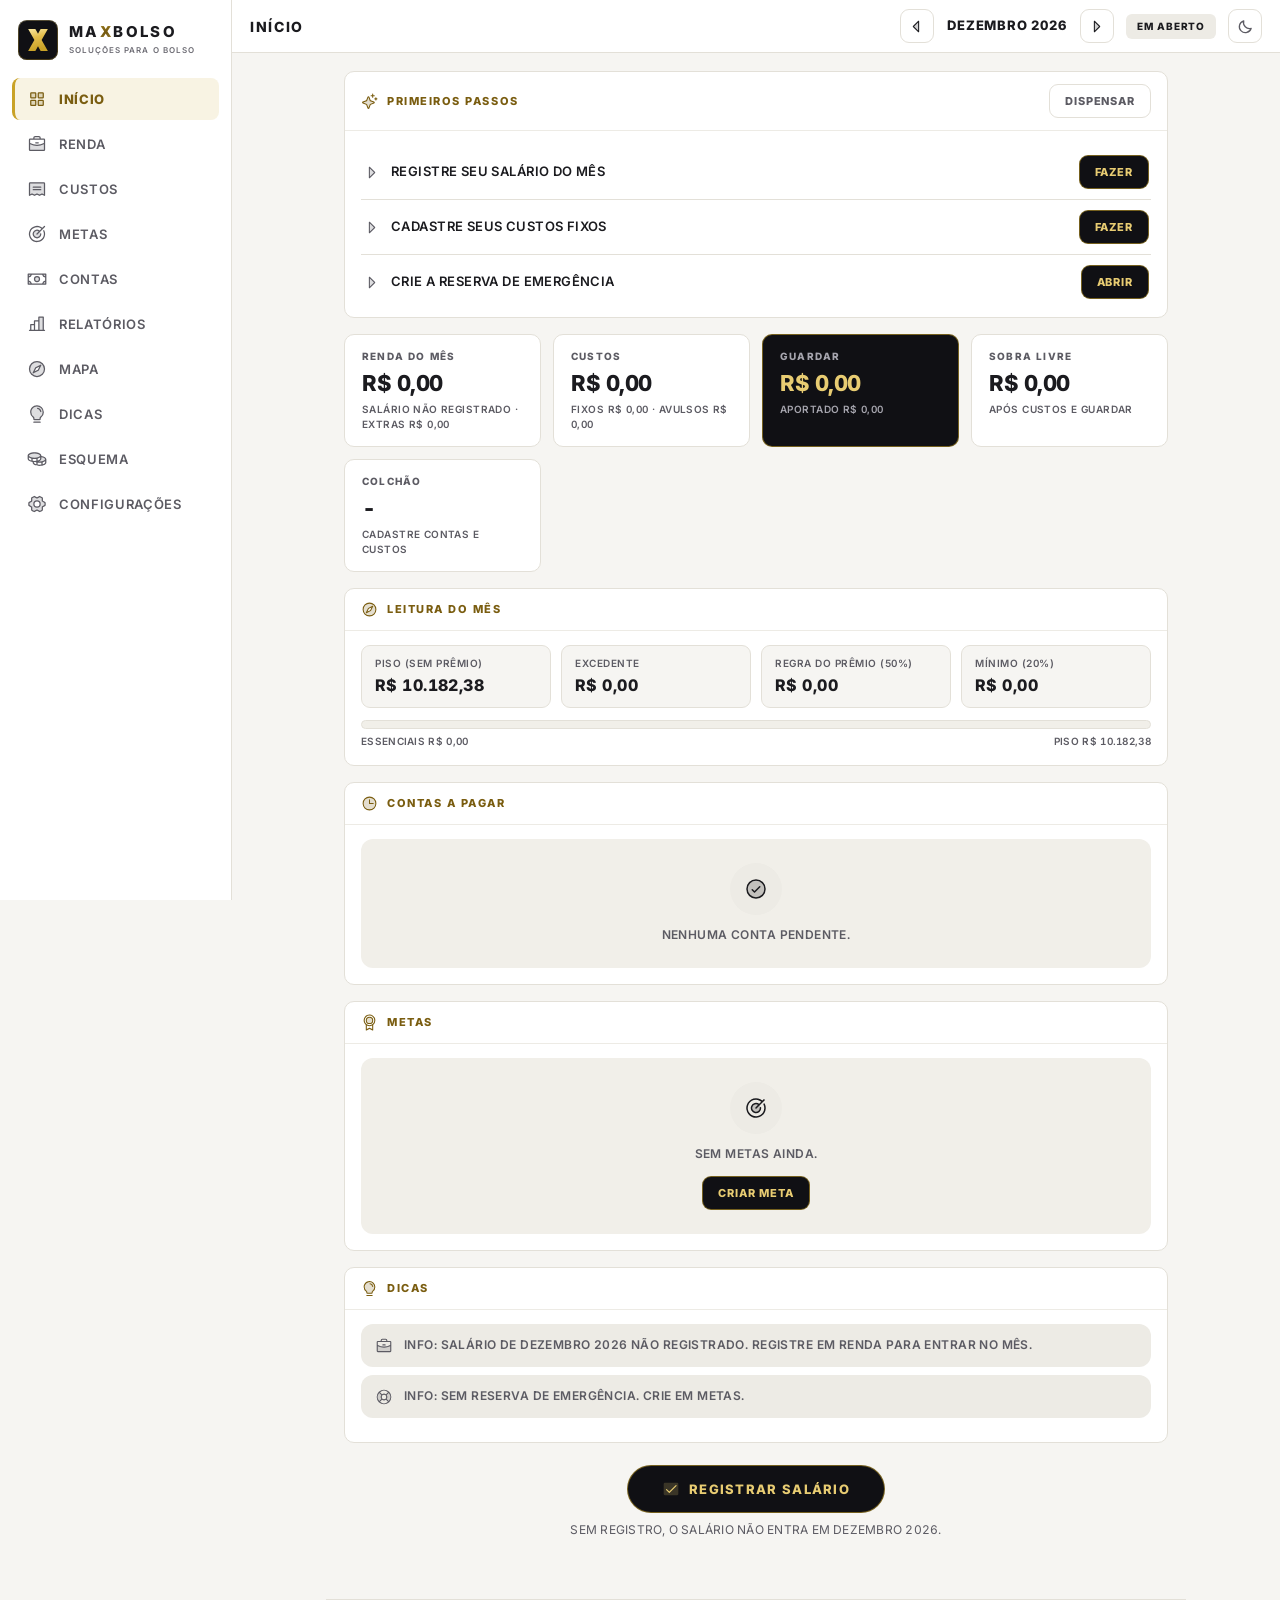
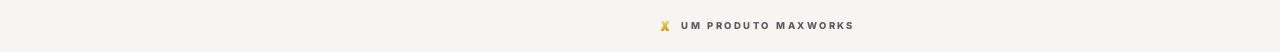
==== commit d0ca4fe2: "Identidade MAXWORKS v2: ouro como acento da casa (titulos de painel, botao principal preto-ouro, car" ====
--- a/index.html
+++ b/index.html
@@ -7,21 +7,21 @@
 <meta name="description" content="App pessoal de finanças: salário, custos, metas e recomendações.">
 <meta name="theme-color" content="#101014">
 <link rel="manifest" href="manifest.webmanifest">
-<link rel="icon" href="icons/favicon.svg?v=14" type="image/svg+xml">
+<link rel="icon" href="icons/favicon.svg?v=15" type="image/svg+xml">
 <link rel="apple-touch-icon" href="icons/apple-touch-icon.png">
 <meta name="apple-mobile-web-app-capable" content="yes">
 <meta name="apple-mobile-web-app-status-bar-style" content="default">
 <meta name="apple-mobile-web-app-title" content="MAXBOLSO">
-<link rel="stylesheet" href="kit/maxworks-ui.css?v=14">
-<link rel="stylesheet" href="app.css?v=14">
-<script src="kit/maxworks-ui.js?v=14"></script>
+<link rel="stylesheet" href="kit/maxworks-ui.css?v=15">
+<link rel="stylesheet" href="app.css?v=15">
+<script src="kit/maxworks-ui.js?v=15"></script>
 </head>
 <body>
 
 <div class="layout">
 
 <aside class="sidebar" id="sidebar">
-  <div class="brand"><span class="brand-logo" id="brand-mark" aria-hidden="true"></span><span class="brand-nome">MA<i class="mx-x-ouro">X</i>BOLSO</span></div>
+  <div class="brand" id="brand-area"></div>
   <nav class="nav-lateral">
     <button data-tela="inicio" data-ic="layout-dashboard" class="ativo">Início</button>
     <button data-tela="renda" data-ic="briefcase">Renda</button>
@@ -320,9 +320,9 @@
 <div id="chart-tooltip" class="chart-tooltip" hidden></div>
 <div id="toast" class="toast" hidden></div>
 
-<script src="icons.js?v=14"></script>
-<script src="holerite.js?v=14"></script>
-<script src="extrato.js?v=14"></script>
-<script src="app.js?v=14"></script>
+<script src="icons.js?v=15"></script>
+<script src="holerite.js?v=15"></script>
+<script src="extrato.js?v=15"></script>
+<script src="app.js?v=15"></script>
 </body>
 </html>
--- a/kit/maxworks-ui.css
+++ b/kit/maxworks-ui.css
@@ -6,8 +6,11 @@
    - Inter 400/600/800 embutida em data-URI (nenhum pedido à internet);
    - caixa alta em toda a interface (.mx-livre libera o texto do dono);
    - números tabulares (coluna de número nunca dança);
-   - ouro RARO: só acento, destaque e selo;
-   - o X de todo nome MAX em foil de ouro (.mx-x-ouro).
+   - o OURO é o acento da casa (ordem do dono): título de seção, botão
+     principal, estado ativo, foco e progresso - sutil, nunca berrante;
+   - o X de todo nome MAX em foil de ouro (.mx-x-ouro);
+   - a logo do app é peça única (.mx-logo): ladrilho + nome + lema, vetorial
+     e alinhada por construção.
    O bloco da Inter é gerado por embutir-fontes.js - não se edita à mão.
    ========================================================================== */
 
@@ -32,6 +35,9 @@
   --ouro: #c9a227;
   --ouro-texto: #7a5d10;
   --ouro-fundo: rgba(201, 162, 39, .13);
+  --ouro-borda: rgba(201, 162, 39, .55);
+  --ouro-claro: #e8cc72;
+  --preto-marca: #101014;
   --ok: #1E7A43;
   --okbg: #E7F1EA;
   --warn: #8A5A00;
@@ -56,6 +62,9 @@
   --ouro: #c9a227;
   --ouro-texto: #e8cc72;
   --ouro-fundo: rgba(201, 162, 39, .16);
+  --ouro-borda: rgba(201, 162, 39, .5);
+  --ouro-claro: #e8cc72;
+  --preto-marca: #101014;
   --ok: #3FAE72;
   --okbg: #16281E;
   --warn: #D9A44A;
@@ -105,7 +114,7 @@
 }
 .mx-livre ::placeholder { text-transform: none; }
 
-:focus-visible { outline: 2px solid var(--acc); outline-offset: 2px; }
+:focus-visible { outline: 2px solid var(--ouro); outline-offset: 2px; }
 [hidden] { display: none !important; }
 a { color: inherit; }
 
@@ -142,7 +151,7 @@
   justify-content: center;
   cursor: pointer;
 }
-.mx-tema:hover { color: var(--ink); border-color: var(--ink3); }
+.mx-tema:hover { color: var(--ouro-texto); border-color: var(--ouro-borda); }
 .mx-tema svg { width: 17px; height: 17px; display: block; }
 .mx-tema .mx-sol { display: none; }
 [data-theme="dark"] .mx-tema .mx-sol { display: block; }
@@ -156,14 +165,25 @@
   gap: 8px;
   padding: 18px 12px;
 }
-.mx-assinatura svg { width: 13px; height: 13px; flex: none; display: block; }
+.mx-assinatura svg { width: 16px; height: 16px; flex: none; display: block; }
 .mx-assinatura span {
-  font-size: 8px;
+  font-size: 9.5px;
   font-weight: 800;
-  letter-spacing: .24em;
-  color: var(--ink3);
+  letter-spacing: .26em;
+  color: var(--ink2);
 }
 .mx-assinatura.mx-filete { border-top: 1px solid var(--line); margin-top: 28px; }
+
+/* ------------------------------------------------------ a logo do app */
+/* Peça única (MAXWORKS.logoHtml injeta o miolo): ladrilho preto com o X de
+   ouro, o nome com o X em foil e o lema do app embaixo. O alinhamento é do
+   kit, nunca do app - ninguém volta a montar logo à mão. */
+.mx-logo { display: flex; align-items: center; gap: 11px; min-width: 0; }
+.mx-logo-icone { width: 40px; height: 40px; flex: none; display: block; }
+.mx-logo-icone svg { width: 100%; height: 100%; display: block; }
+.mx-logo-texto { display: block; min-width: 0; overflow: hidden; }
+.mx-logo-nome { display: block; font-size: 16px; font-weight: 800; letter-spacing: .16em; line-height: 1; white-space: nowrap; overflow: hidden; text-overflow: ellipsis; }
+.mx-logo-lema { display: block; font-size: 8px; font-weight: 700; letter-spacing: .13em; color: var(--ink3); margin-top: 5px; white-space: nowrap; overflow: hidden; text-overflow: ellipsis; }
 
 /* -------------------------------------------------------- o esqueleto */
 .mx-wrap { max-width: 860px; margin: 0 auto; padding: 0 28px 48px; }
@@ -182,7 +202,7 @@
 }
 .mx-volta:hover { border-color: var(--ink3); color: var(--ink); }
 .mx-barra { height: 5px; background: var(--line); border-radius: 4px; overflow: hidden; margin-top: 10px; }
-.mx-barra i { display: block; height: 100%; width: 0%; background: var(--acc); transition: width .25s ease; }
+.mx-barra i { display: block; height: 100%; width: 0%; background: linear-gradient(90deg, #8a6a14, #d9b13c); transition: width .25s ease; }
 
 /* ------------------------------------------------------------- cartão */
 .mx-cartao {
@@ -192,12 +212,13 @@
   margin: 12px 0;
   overflow: hidden;
 }
+/* Título de seção em ouro (ordem do dono): o realce sutil que assina a casa. */
 .mx-cartao > h3 {
   padding: 12px 16px;
   font-size: 10px;
   font-weight: 800;
   letter-spacing: .14em;
-  color: var(--ink2);
+  color: var(--ouro-texto);
   border-bottom: 1px solid var(--line2);
 }
 .mx-cartao .in { padding: 14px 16px; }
@@ -206,10 +227,12 @@
 .mx-hero { font-size: 34px; font-weight: 800; color: var(--acc); line-height: 1; }
 
 /* ------------------------------------------------------------ botões */
+/* O botão principal é o ladrilho da marca: preto #101014 com a letra em ouro
+   e um fio de ouro na borda - o mesmo desenho do ícone do app, nos 2 temas. */
 .mx-bt {
-  border: 1px solid var(--acc);
-  background: var(--acc);
-  color: var(--acc-ink);
+  border: 1px solid var(--ouro-borda);
+  background: var(--preto-marca);
+  color: var(--ouro-claro);
   border-radius: 9px;
   padding: 12px 14px;
   font-size: 11px;
@@ -218,6 +241,7 @@
   cursor: pointer;
   min-height: 44px;
 }
+.mx-bt:hover:not(:disabled):not(.sec):not(.ruim) { border-color: var(--ouro); color: #f7e49a; }
 .mx-bt:active { transform: scale(.99); }
 .mx-bt:disabled { opacity: .4; cursor: default; transform: none; }
 .mx-bt.sec { background: var(--card); color: var(--ink2); border-color: var(--line); }
@@ -245,10 +269,10 @@
   outline: none;
 }
 .mx-area { min-height: 150px; font-weight: 400; line-height: 1.5; resize: vertical; }
-.mx-input:focus, .mx-area:focus, .mx-select:focus { border-color: var(--ink3); }
+.mx-input:focus, .mx-area:focus, .mx-select:focus { border-color: var(--ouro); }
 .mx-ajuda { display: block; font-size: 10px; font-weight: 600; letter-spacing: .04em; color: var(--ink3); margin-top: 5px; }
 .mx-check { display: inline-flex; align-items: flex-start; gap: 9px; font-size: 11.5px; font-weight: 700; letter-spacing: .04em; cursor: pointer; line-height: 1.5; }
-.mx-check input { width: 17px; height: 17px; accent-color: var(--acc); margin-top: 1px; }
+.mx-check input { width: 17px; height: 17px; accent-color: var(--ouro); margin-top: 1px; }
 
 /* ------------------------------------------ lista com ritmo (altura fixa) */
 /* A régua: dentro de uma lista, toda linha tem a MESMA altura - o olho lê em
--- a/app.css
+++ b/app.css
@@ -2,7 +2,9 @@
    As cores, a fonte, a caixa alta e o ritmo vêm do kit da marca
    (kit/maxworks-ui.css, carregado antes desta folha). Aqui ficam os
    tokens do app apontando para a paleta MAXWORKS e as peças próprias.
-   Ouro é raro: só o X do nome, o selo, o item aberto do menu e a reserva. */
+   O OURO é o acento da casa (sutil): título de painel, botão principal,
+   cartão destaque, item aberto do menu, foco e barras. Tokens de ouro
+   (--ouro-borda, --ouro-claro, --preto-marca) vêm do kit. */
 
 @font-face {
   font-family: "Inter";
@@ -122,7 +124,7 @@
   background: var(--bg); border: 1px solid var(--border);
   border-radius: 9px; padding: 10px 12px; text-transform: uppercase; letter-spacing: .03em;
 }
-input:focus, select:focus { outline: 2px solid var(--primary-soft); border-color: var(--text-soft); }
+input:focus, select:focus { outline: 2px solid var(--ouro-fundo); border-color: var(--ouro); }
 
 /* ---------- peças da marca MAXWORKS ---------- */
 /* O X de ouro do nome: o foil vem do kit; aqui só o tamanho de cada uso. */
@@ -133,7 +135,7 @@
   width: 34px; height: 34px; border-radius: 9px;
   border: 1px solid var(--border); background: var(--surface); color: var(--text-soft);
 }
-.topbar .mx-tema:hover { color: var(--text); border-color: var(--text-soft); }
+.topbar .mx-tema:hover { color: var(--ouro-texto); border-color: var(--ouro-borda); }
 /* Selo do rodapé: acompanha a largura do conteúdo. */
 #rodape-marca .mx-assinatura { max-width: 860px; margin: 28px auto 0; padding: 18px 18px calc(18px + env(safe-area-inset-bottom)); }
 
@@ -153,17 +155,10 @@
   padding: 16px 12px calc(14px + env(safe-area-inset-bottom));
   z-index: 40;
 }
-.brand {
-  display: flex; align-items: center; gap: 10px;
-  font-weight: 800; font-size: 15px; letter-spacing: .14em;
-  padding: 4px 8px 16px;
-}
-.brand-logo {
-  width: 34px; height: 34px; flex: none;
-  display: inline-flex; align-items: center; justify-content: center;
-}
-.brand-logo svg { width: 34px; height: 34px; display: block; }
-.brand-nome { line-height: 1; }
+/* A logo é a peça única do kit (.mx-logo, injetada por MAXWORKS.logoHtml):
+   ladrilho + nome + lema, alinhada e nítida por construção. */
+.brand { padding: 4px 6px 18px; }
+.brand .mx-logo-nome { font-size: 15px; }
 .nav-lateral { display: flex; flex-direction: column; gap: 3px; flex: 1; }
 .nav-lateral button {
   display: flex; align-items: center; gap: 12px;
@@ -176,7 +171,7 @@
 .nav-lateral button .ic { width: 20px; height: 20px; }
 .nav-lateral button:hover { background: var(--strip); color: var(--text); }
 .nav-lateral button.ativo {
-  background: var(--primary-soft); color: var(--text);
+  background: var(--ouro-fundo); color: var(--ouro-texto);
   font-weight: 800; border-left-color: var(--ouro);
 }
 .overlay {
@@ -201,7 +196,7 @@
   width: 34px; height: 34px; flex: none; cursor: pointer; color: var(--text);
   display: inline-flex; align-items: center; justify-content: center;
 }
-.icon-btn:hover { border-color: var(--primary); color: var(--primary); }
+.icon-btn:hover { border-color: var(--ouro-borda); color: var(--ouro-texto); }
 .icon-btn .ic { width: 17px; height: 17px; }
 .btn-menu { display: none; }
 .titulo-tela { font-weight: 800; font-size: 14px; letter-spacing: .12em; }
@@ -228,9 +223,9 @@
 }
 .panel > h2, .panel-head h2 {
   font-size: 11px; font-weight: 800; letter-spacing: .14em;
-  color: var(--text-soft); display: flex; align-items: center; gap: 9px;
-}
-.panel > h2 .ic, .panel-head h2 .ic { color: var(--text-soft); width: 17px; height: 17px; }
+  color: var(--ouro-texto); display: flex; align-items: center; gap: 9px;
+}
+.panel > h2 .ic, .panel-head h2 .ic { color: var(--ouro-texto); width: 17px; height: 17px; }
 .panel-head { display: flex; align-items: center; justify-content: space-between; gap: 10px; }
 .panel-head h2 { margin: 0; padding: 0; background: none; border: none; }
 .soft { color: var(--text-soft); font-size: 12px; font-weight: 500; margin-bottom: 12px; letter-spacing: .02em; }
@@ -247,9 +242,10 @@
   font-variant-numeric: tabular-nums; overflow-wrap: break-word;
 }
 .card .sub { font-size: 10px; font-weight: 600; color: var(--text-soft); margin-top: 2px; }
-.card.destaque { background: var(--primary); border-color: var(--primary); }
-.card.destaque .label, .card.destaque .sub { color: var(--primary-ink); opacity: .74; }
-.card.destaque .value { color: var(--primary-ink); }
+/* O cartão destaque é o ladrilho da marca: preto, fio de ouro, número em ouro. */
+.card.destaque { background: var(--preto-marca); border-color: var(--ouro-borda); }
+.card.destaque .label, .card.destaque .sub { color: #a6a5ae; opacity: 1; }
+.card.destaque .value { color: var(--ouro-claro); }
 .card .value.neg { color: var(--danger); }
 
 /* stat tiles */
@@ -315,7 +311,7 @@
 .form-grid label { font-size: 10px; font-weight: 800; color: var(--text-soft); display: block; letter-spacing: .12em; }
 .form-grid input, .form-grid select { width: 100%; margin-top: 5px; }
 .check-row { display: flex; align-items: center; gap: 9px; font-size: 12px !important; color: var(--text) !important; }
-.check-row input { width: 17px; height: 17px; margin: 0; accent-color: var(--primary); }
+.check-row input { width: 17px; height: 17px; margin: 0; accent-color: var(--ouro); }
 
 .btn {
   border: 1px solid var(--border); background: var(--surface); color: var(--text-soft);
@@ -324,8 +320,8 @@
   transition: border-color .12s, color .12s, opacity .12s;
 }
 .btn:hover { border-color: var(--text-soft); color: var(--text); }
-.btn.primary { background: var(--primary); border-color: var(--primary); color: var(--primary-ink); }
-.btn.primary:hover { opacity: .86; color: var(--primary-ink); border-color: var(--primary); }
+.btn.primary { background: var(--preto-marca); border-color: var(--ouro-borda); color: var(--ouro-claro); }
+.btn.primary:hover { opacity: 1; color: #f7e49a; border-color: var(--ouro); }
 .btn.danger { background: transparent; border-color: var(--danger); color: var(--danger); }
 .btn-row { display: flex; gap: 8px; flex-wrap: wrap; margin-top: 12px; }
 
@@ -337,7 +333,7 @@
 /* ---------- barras ---------- */
 .barra-wrap { margin-top: 12px; }
 .barra { height: 9px; border-radius: 999px; background: var(--strip); overflow: hidden; border: 1px solid var(--border); }
-.barra > div { height: 100%; border-radius: 999px; background: var(--primary); }
+.barra > div { height: 100%; border-radius: 999px; background: linear-gradient(90deg, #8a6a14, #d9b13c); }
 .barra > div.estouro { background: var(--danger); }
 .barra-leg { display: flex; justify-content: space-between; font-size: 10px; font-weight: 700; color: var(--text-soft); margin-top: 5px; letter-spacing: .3px; }
 
@@ -378,11 +374,11 @@
 .gravar-area { text-align: center; padding: 6px 0 2px; }
 .btn-gravar {
   display: inline-flex; align-items: center; gap: 9px;
-  background: var(--primary); color: var(--primary-ink); border: 1px solid var(--primary); cursor: pointer;
+  background: var(--preto-marca); color: var(--ouro-claro); border: 1px solid var(--ouro-borda); cursor: pointer;
   font-size: 13px; font-weight: 800; padding: 14px 34px; border-radius: 999px;
   letter-spacing: .1em;
 }
-.btn-gravar:hover { opacity: .86; }
+.btn-gravar:hover { color: #f7e49a; border-color: var(--ouro); }
 .btn-gravar .ic { width: 18px; height: 18px; }
 .btn-gravar.reabrir { background: var(--surface); color: var(--text); border: 1px solid var(--border); }
 .btn-gravar.reabrir:hover { border-color: var(--text-soft); color: var(--text); opacity: 1; }
@@ -443,7 +439,7 @@
 dialog h3 {
   margin: -18px -18px 16px; padding: 12px 16px;
   background: none; border-bottom: 1px solid var(--line2);
-  font-size: 11px; font-weight: 800; letter-spacing: .14em; color: var(--text-soft);
+  font-size: 11px; font-weight: 800; letter-spacing: .14em; color: var(--ouro-texto);
 }
 dialog .btn-row { justify-content: flex-end; margin-top: 18px; }
 dialog .btn-row .btn.danger { margin-right: auto; }
